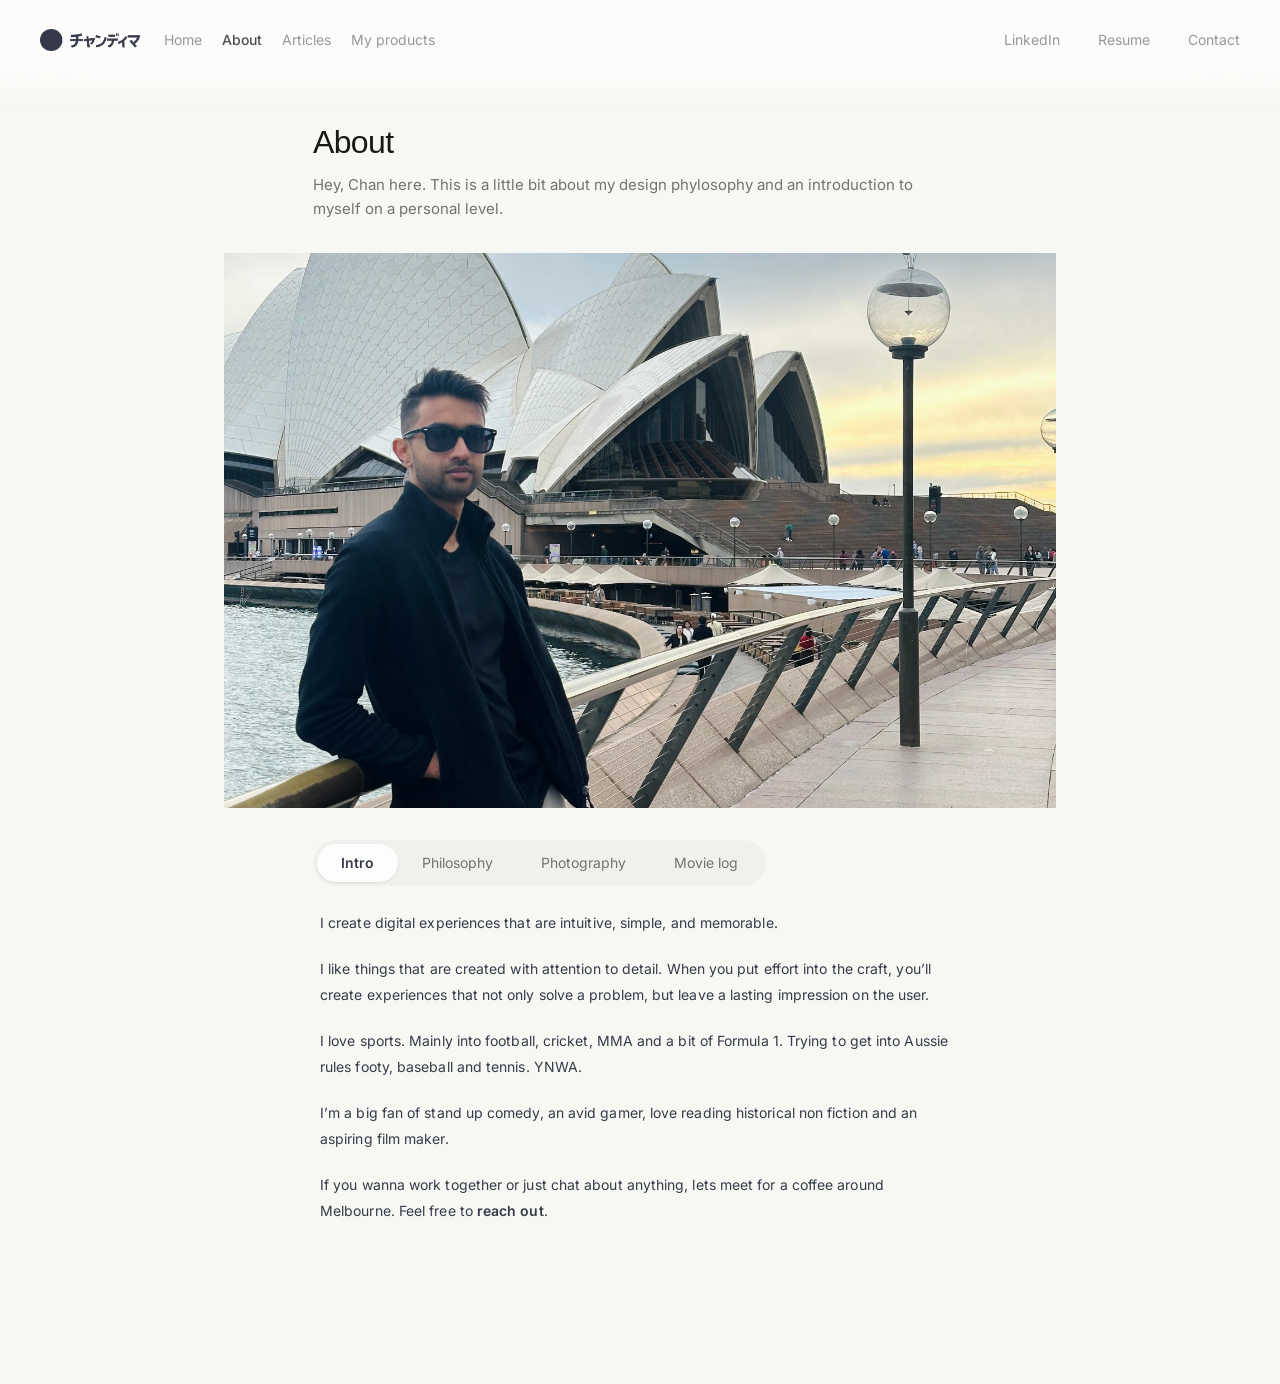
==== about.html @ 4f9ac375 "about updates" ====
<!doctype html>
<html lang="en">
  <head>
    <meta charset="UTF-8" />
    <meta
      name="viewport"
      content="width=device-width, initial-scale=1.0, viewport-fit=cover"
    />
    <meta name="theme-color" content="#ffffff" />
    <title>About — Chandima, Product Designer</title>

    <!-- Favicon -->
    <link rel="icon" type="image/x-icon" href="assets/favicon/favicon.ico" />
    <link rel="icon" type="image/png" sizes="96x96" href="assets/favicon/favicon-96x96.png" />
    <link rel="icon" type="image/svg+xml" href="assets/favicon/favicon.svg" />
    <link rel="apple-touch-icon" sizes="180x180" href="assets/favicon/apple-touch-icon.png" />
    <link rel="manifest" href="assets/favicon/site.webmanifest" />

    <link rel="preconnect" href="https://fonts.googleapis.com" />
    <link rel="preconnect" href="https://fonts.gstatic.com" crossorigin />
    <link
      href="https://fonts.googleapis.com/css2?family=Inter:opsz,wght@14..32,400..700&display=swap"
      rel="stylesheet"
    />
    <link
      href="https://fonts.googleapis.com/css2?family=JetBrains+Mono:wght@400;500;600;700&display=swap"
      rel="stylesheet"
    />
    <link rel="stylesheet" href="styles.css" />

    <!-- Open Graph -->
    <meta property="og:type" content="website" />
    <meta
      property="og:title"
      content="About — Chandima, Product Designer"
    />
    <meta
      property="og:description"
      content="I create digital experiences that are intuitive, simple, and memorable."
    />
    <meta property="og:image" content="assets/open-graph.jpg" />

    <!-- Twitter -->
    <meta property="twitter:card" content="summary_large_image" />
    <meta
      property="twitter:title"
      content="About — Chandima, Product Designer"
    />
    <meta
      property="twitter:description"
      content="I create digital experiences that are intuitive, simple, and memorable."
    />
    <meta property="twitter:image" content="assets/open-graph.jpg" />

    <!-- Microsoft Clarity -->
    <script type="text/javascript">
      (function (c, l, a, r, i, t, y) {
        c[a] =
          c[a] ||
          function () {
            (c[a].q = c[a].q || []).push(arguments);
          };
        t = l.createElement(r);
        t.async = 1;
        t.src = 'https://www.clarity.ms/tag/' + i;
        y = l.getElementsByTagName(r)[0];
        y.parentNode.insertBefore(t, y);
      })(window, document, 'clarity', 'script', 'v20jyh00d5');
    </script>
    <!-- Hotjar -->
    <script>
      (function (h, o, t, j, a, r) {
        h.hj =
          h.hj ||
          function () {
            (h.hj.q = h.hj.q || []).push(arguments);
          };
        h._hjSettings = { hjid: 5008387, hjsv: 6 };
        a = o.getElementsByTagName('head')[0];
        r = o.createElement('script');
        r.async = 1;
        r.src = t + h._hjSettings.hjid + j + h._hjSettings.hjsv;
        a.appendChild(r);
      })(window, document, 'https://static.hotjar.com/c/hotjar-', '.js?sv=');
    </script>
    <!-- Google tag -->
    <script
      async
      src="https://www.googletagmanager.com/gtag/js?id=G-MLHM3Q5T0Y"
    ></script>
    <script>
      window.dataLayer = window.dataLayer || [];
      function gtag() {
        dataLayer.push(arguments);
      }
      gtag('js', new Date());
      gtag('config', 'G-MLHM3Q5T0Y');
    </script>
  </head>
  <body>
    <div class="case-study-page page-root about-page-root">
      <!-- Navbar -->
      <nav class="navbar">
        <div class="navbar-background"></div>
        <div class="navbar-content">
          <div class="nav-left">
            <a href="index.html" class="logo-link">
              <img src="assets/logo.png" alt="Chan" class="logo-image" />
            </a>
            <div class="nav-links">
              <a href="index.html" class="nav-link">Home</a>
              <a href="about.html" class="nav-link active">About</a>
              <a href="articles.html" class="nav-link">Articles</a>
              <a href="products.html" class="nav-link">My products</a>
            </div>
          </div>
          <div class="nav-right">
            <div class="nav-links">
              <a
                href="https://www.linkedin.com/in/chanbandara"
                class="nav-link has-icon"
                target="_blank"
                rel="noopener noreferrer"
                >LinkedIn<img src="assets/arrow-up-right.svg" alt="" class="nav-link-icon" /></a
              >
              <a
                href="https://drive.google.com/file/d/1zkMgUpNFrgcPfYl2BF4a07LVxze5P_ru/view?usp=drive_link"
                class="nav-link has-icon"
                target="_blank"
                rel="noopener noreferrer"
                >Resume<img src="assets/arrow-up-right.svg" alt="" class="nav-link-icon" /></a
              >
              <a href="contact.html" class="nav-link">Contact</a>
            </div>
            <button class="mobile-menu-toggle" aria-label="Toggle menu">
              <img src="assets/menu.svg" alt="Menu" width="24" height="24" />
            </button>
          </div>
        </div>
        <!-- Mobile Menu Overlay -->
        <div class="mobile-menu-overlay">
          <div class="mobile-nav-links">
            <a href="index.html" class="mobile-nav-link">Home</a>
            <a href="about.html" class="mobile-nav-link active">About</a>
            <a href="articles.html" class="mobile-nav-link">Articles</a>
            <a href="products.html" class="mobile-nav-link">My products</a>
            <a
              href="https://www.linkedin.com/in/chanbandara"
              class="mobile-nav-link has-icon"
              target="_blank"
              rel="noopener noreferrer"
              >LinkedIn<img src="assets/arrow-up-right.svg" alt="" class="nav-link-icon" /></a
            >
            <a
              href="https://drive.google.com/file/d/1zkMgUpNFrgcPfYl2BF4a07LVxze5P_ru/view?usp=drive_link"
              class="mobile-nav-link has-icon"
              target="_blank"
              rel="noopener noreferrer"
              >Resume<img src="assets/arrow-up-right.svg" alt="" class="nav-link-icon" /></a
            >
            <a href="contact.html" class="mobile-nav-link">Contact</a>
          </div>
        </div>
      </nav>

      <!-- About Content -->
      <div class="case-study-page-content" id="about-modal">
        <div class="case-study-modal-container">
          <div class="about-modal-inner">
            <div class="about-modal-header">
              <h1 class="hero-title about-hero-title">About</h1>
              <p class="body-text about-hero-description">Hey, Chan here. This is a little bit about my design phylosophy and an introduction to myself on a personal level.</p>
            </div>

            <div class="about-cover-frame">
              <img
                src="assets/about/about-image-new.jpeg"
                class="about-cover-photo"
                alt="About Chandima"
                loading="lazy"
                decoding="async"
              />
            </div>

            <div class="about-modal-right">
              <nav class="about-modal-nav" aria-label="About sections">
                <span class="about-nav-slider" aria-hidden="true"></span>
                <button
                  type="button"
                  class="about-modal-nav-item is-active"
                  aria-current="page"
                >
                  Intro
                </button>
                <button type="button" class="about-modal-nav-item">
                  Philosophy
                </button>
                <button type="button" class="about-modal-nav-item">
                  Photography
                </button>
                <button type="button" class="about-modal-nav-item">
                  Movie log
                </button>
              </nav>
              <div class="about-modal-body-stack">
                <div
                  class="about-body about-modal-body is-visible is-active"
                  data-tab="intro"
                >
                  <p>
                    I create digital experiences that are intuitive, simple,
                    and memorable.
                  </p>
                  <p>
                    I like things that are created with attention to detail.
                    When you put effort into the craft, you’ll create
                    experiences that not only solve a problem, but leave a
                    lasting impression on the user.
                  </p>
                  <p>
                    I love sports. Mainly into football, cricket, MMA and a
                    bit of Formula 1. Trying to get into Aussie rules footy,
                    baseball and tennis. YNWA.
                  </p>
                  <p>
                    I’m a big fan of stand up comedy, an avid gamer, love
                    reading historical non fiction and an aspiring film maker.
                  </p>
                  <p>
                    If you wanna work together or just chat about anything,
                    lets meet for a coffee around Melbourne. Feel free to
                    <a class="about-modal-reachout" href="mailto:chanwork94@gmail.com">reach out</a>.
                  </p>
                </div>

                <div
                  class="about-body about-modal-body"
                  data-tab="philosophy"
                >
                  <h3 class="about-modal-section-heading">Form follows function</h3>
                  <p>
                    Design should always be meaningful. A good-looking
                    interface should never come at the expense of the problem
                    it's meant to solve.
                  </p>
                  <p>
                    Steve Jobs famously said, "Design is not just what it
                    looks like and feels like. Design is how it works."
                  </p>
                  <h3 class="about-modal-section-heading">Less is more</h3>
                  <p>
                    The beauty in usability lies in its simplicity. A product
                    becomes easier to understand, faster to interact with, and
                    delightful to use when you get rid of its complexity.
                  </p>
                  <p>
                    Giving users more power doesn't always mean adding new
                    things; it can also mean removing unnecessary noise.
                  </p>
                  <h3 class="about-modal-section-heading">Craft is in the detail</h3>
                  <p>
                    Small but thoughtful additions to a design add up to
                    making a beautifully crafted product. Carefully designed
                    microcopy, consistent behaviour, and animations all shape
                    a product that feels trustworthy.
                  </p>
                  <p>
                    Give attention to your craft, and users will respond to it
                    without even realising the details.
                  </p>
                  <h3 class="about-modal-section-heading">Never stop learning</h3>
                  <p>
                    Design is an ever evolving craft. The tools we use, needs
                    of the user, or the technology of our time is always
                    changing.
                  </p>
                  <p>
                    It's vital that we wake up every day filled with curiosity
                    and a drive to learn and grow.
                  </p>
                  <h3 class="about-modal-section-heading">Own your work</h3>
                  <p>
                    I believe every team member should be an equal owner of
                    the product. Be proud to have the burden of reponsibility.
                    You get to be a part of building something special.
                  </p>
                </div>

                <div
                  class="about-body about-modal-body"
                  data-tab="photography"
                >
                  <div class="about-modal-photo-grid">
                    <img src="assets/about/photography/IMG_0949.jpeg" alt="Personal photo 0949" loading="lazy" />
                    <img src="assets/about/photography/IMG_3244.jpeg" alt="Personal photo 3244" loading="lazy" />
                    <img src="assets/about/photography/IMG_3489.jpeg" alt="Personal photo 3489" loading="lazy" />
                    <img src="assets/about/photography/IMG_3753.jpeg" alt="Personal photo 3753" loading="lazy" />
                    <img src="assets/about/photography/IMG_4095.jpeg" alt="Personal photo 4095" loading="lazy" />
                    <img src="assets/about/photography/IMG_6808.jpeg" alt="Personal photo 6808" loading="lazy" />
                    <img src="assets/about/photography/IMG_9056.jpeg" alt="Personal photo 9056" loading="lazy" />
                    <img src="assets/about/photography/IMG_9580.jpeg" alt="Personal photo 9580" loading="lazy" />
                    <img src="assets/about/photography/IMG_9625.jpeg" alt="Personal photo 9625" loading="lazy" />
                    <img src="assets/about/photography/IMG_9713.jpeg" alt="Personal photo 9713" loading="lazy" />
                  </div>
                </div>

                <div class="about-body about-modal-body" data-tab="movie-log">
                  <p>I'm working on this, stay tuned.</p>
                </div>
              </div>
            </div>
          </div>
        </div>
      </div>
    </div>

    <!-- Image Popup Modal -->
    <div id="image-popup-modal" class="image-popup-modal" style="display: none">
      <div class="image-popup-overlay"></div>
      <button class="image-popup-close" aria-label="Close image popup">
        <img src="assets/close-button.svg" alt="Close" />
      </button>
      <img id="popup-image" src="" alt="" class="popup-image" />
    </div>

    <script src="page-transition.js" defer></script>
    <script>
      document.addEventListener('DOMContentLoaded', function () {
        // Sequential entry animation
        var elementsToAnimate = [
          { selector: '.navbar', delay: 300 },
          { selector: '.about-modal-header', delay: 500 },
          { selector: '.about-cover-frame', delay: 600 },
          { selector: '.about-modal-nav', delay: 700 },
          { selector: '.about-modal-body-stack', delay: 800 }
        ];

        elementsToAnimate.forEach(function (item) {
          var element = document.querySelector(item.selector);
          if (element) {
            element.classList.add('fade-blur-up');
            setTimeout(function () {
              element.classList.add('animate');
            }, item.delay);
          }
        });

      });
    </script>
    <script src="script-clean.js" defer></script>
  </body>
</html>
---- styles.css ----
/* PP Neue Montreal Font Faces */
@font-face {
  font-family: 'PP Neue Montreal';
  src: url('fonts/PPNeueMontreal-Book.otf') format('opentype');
  font-weight: 400;
  font-style: normal;
  font-display: swap;
}

@font-face {
  font-family: 'PP Neue Montreal';
  src: url('fonts/PPNeueMontreal-Medium.otf') format('opentype');
  font-weight: 500;
  font-style: normal;
  font-display: swap;
}

@font-face {
  font-family: 'PP Neue Montreal';
  src: url('fonts/PPNeueMontreal-Bold.otf') format('opentype');
  font-weight: 700;
  font-style: normal;
  font-display: swap;
}

@font-face {
  font-family: 'PP Neue Montreal';
  src: url('fonts/PPNeueMontreal-Italic.otf') format('opentype');
  font-weight: 400;
  font-style: italic;
  font-display: swap;
}

@font-face {
  font-family: 'PP Neue Montreal';
  src: url('fonts/PPNeueMontreal-Thin.otf') format('opentype');
  font-weight: 100;
  font-style: normal;
  font-display: swap;
}

/* Reset and base styles */
* {
  margin: 0;
  padding: 0;
  box-sizing: border-box;
}

html {
  width: 100%;
  overflow-x: clip;
  min-height: 100%;
  scroll-behavior: smooth;
  /* Clean white background */
  background: var(--bg-white);
  transition: background-color 0.3s ease;
}

/* iOS Safari edge-to-edge: fill the safe area behind the notch */
@supports (padding-top: env(safe-area-inset-top)) {
  html::before {
    content: '';
    position: fixed;
    top: 0;
    left: 0;
    right: 0;
    height: env(safe-area-inset-top, 0px);
    background: var(--bg-white);
    transition: background-color 0.3s ease;
    z-index: 999; /* Ensure it sits above standard content but below navbar */
    pointer-events: none;
  }
}

body {
  font-family:
    'Inter',
    -apple-system,
    BlinkMacSystemFont,
    'Segoe UI',
    Roboto,
    'Helvetica Neue',
    Arial,
    sans-serif;
  background-color: transparent;
  color: var(--text-primary);
  line-height: 1.5;
  -webkit-font-smoothing: antialiased;
  -moz-osx-font-smoothing: grayscale;
  margin: 0;
  padding: 0;
  width: 100%;
  overflow-x: clip;
  min-height: 100vh;
  position: relative;
  transition: background-color 0.3s ease, color 0.3s ease;
}

/* Cross-page fade (used for home <-> about navigation) */
.page-root {
  opacity: 0;
  transition: opacity 180ms ease;
}

.page-root.page-ready {
  opacity: 1;
}

.page-root.page-leave {
  opacity: 0;
}



/* Animation classes for smooth loading */
.fade-blur-up {
  opacity: 0;
  transform: translateY(20px);
  filter: blur(8px);
  transition:
    opacity 0.8s cubic-bezier(0.34, 1.56, 0.64, 1),
    transform 0.9s cubic-bezier(0.34, 1.56, 0.64, 1),
    filter 0.8s cubic-bezier(0.34, 1.56, 0.64, 1);
}

.fade-blur-up.animate {
  opacity: 1;
  transform: translateY(0);
  filter: blur(0px);
}

@keyframes aboutModalBodyFadeIn {
  0% {
    opacity: 0;
    transform: translateY(24px);
    filter: blur(14px);
  }
  100% {
    opacity: 1;
    transform: translateY(0px);
    filter: blur(0px);
  }
}

@keyframes aboutModalBodyFadeOut {
  0% {
    opacity: 1;
    transform: translateY(0px);
    filter: blur(0px);
  }
  100% {
    opacity: 0;
    transform: translateY(24px);
    filter: blur(14px);
  }
}

/* Initial state - all sections hidden by default */
.navbar,
.about-panel,
.hero,
.case-studies,
.my-products-section,
.work-experience-section,
.writing-section,
.articles-section,
.testimonials-section,
.final-illustration-section,
.footer-section {
  opacity: 0;
  transform: translateY(20px);
  filter: blur(8px);
}

/* Case study page: hidden until JS adds fade-blur-up + animate */
.case-study-page .case-study-header,
.case-study-page .case-study-app-card,
.case-study-page .case-study-text-container > .case-study-featured-image,
.case-study-page .case-study-achievements,
.case-study-page .case-study-sections,
.case-study-page .case-study-description {
  opacity: 0;
  transform: translateY(20px);
  filter: blur(8px);
}

.case-study-page .fade-blur-up.animate {
  opacity: 1;
  transform: none;
  filter: none;
}

/* Container for staggered animations */
.stagger-container {
  opacity: 0;
  filter: blur(8px);
  transform: translateY(12px);
  transition:
    opacity 0.7s cubic-bezier(0.34, 1.56, 0.64, 1),
    filter 0.7s cubic-bezier(0.34, 1.56, 0.64, 1),
    transform 1.4s cubic-bezier(0.34, 1.56, 0.64, 1);
}

.stagger-container.animate {
  opacity: 1;
  filter: blur(0px);
  transform: translateY(0);
}

/* Spring animation delays for staggered loading */
.stagger-delay-1 {
  animation-delay: 0.06s;
}
.stagger-delay-2 {
  animation-delay: 0.12s;
}
.stagger-delay-3 {
  animation-delay: 0.18s;
}
.stagger-delay-4 {
  animation-delay: 0.24s;
}
.stagger-delay-5 {
  animation-delay: 0.3s;
}
.stagger-delay-6 {
  animation-delay: 0.36s;
}
.stagger-delay-7 {
  animation-delay: 0.42s;
}
.stagger-delay-8 {
  animation-delay: 0.48s;
}

/* Enhanced transitions for interactive elements */
.smooth-transition {
  transition: all 0.3s cubic-bezier(0.4, 0, 0.2, 1);
}

.section-heading {
  font-family:
    'Inter',
    -apple-system,
    BlinkMacSystemFont,
    'Segoe UI',
    Roboto,
    'Helvetica Neue',
    Arial,
    sans-serif;
  font-size: 18px;
  font-weight: 400;
  line-height: 1;
  color: var(--text-primary);
  margin: 0;
  margin-top: 12px;
}

/* Design System Variables */
:root {
  /* --- Primitives --- */
  --white:     #ffffff;
  
  /* --- Gray (warm neutral) ---
     Anchored at surface default #f7f7f4 (gray-100).
     OKLCH generation: perceptual lightness ladder, hue locked at ~106°
     (warm paper from anchor), chroma held low and tapered on dark stops.
     gray-50/100/200 = surfaces; gray-400+ = text & borders. */
  --gray-50:   #fdfdfa; /* raised / inset highlight — lightest surface */
  --gray-100:  #f7f7f4; /* surface default — page & panel background */
  --gray-150:  #f0f0ed; /* sunken card background (Option 1) */
  --gray-200:  #e6e6e3; /* borders, dividers, sunken wells */
  --gray-300:  #d4d4d2; /* strong borders, disabled fills */
  --gray-400:  #8f8f8b; /* placeholder, disabled text (≥3:1 on gray-100) */
  --gray-500:  #72726e; /* secondary text (≥4.5:1 on gray-100) */
  --gray-600:  #545452; /* tertiary emphasis */
  --gray-700:  #41413f; /* dark borders, muted chrome */
  --gray-800:  #282827; /* raised dark surfaces */
  --gray-900:  #181817; /* primary text on light surfaces */

  /* --- New Semantic Variables --- */
  --color-background:         var(--gray-100);  /* page background */
  --color-surface:            var(--white);     /* cards, modals — lifts off warm bg */
  --color-surface-raised:     var(--gray-50);   /* subtle elevation (dropdowns, wells) */
  --color-surface-overlay:    var(--white);     /* popovers, toasts */
  --color-surface-sunken:     var(--gray-200);  /* inset panels, code blocks */
  --color-surface-sunken-soft: var(--gray-150); /* soft sunken surfaces (app cards) */

  --color-foreground:         var(--gray-900);  /* primary body text */
  --color-foreground-muted:   var(--gray-500);  /* secondary text, labels */
  --color-foreground-subtle:  var(--gray-400);  /* placeholder, disabled */

  /* Legacy Semantic Mappings (for backwards-compatibility) */
  --text-primary: var(--color-foreground);
  --text-muted: var(--color-foreground-muted);
  --text-subdued: var(--color-foreground-muted);
  --text-normal: var(--color-foreground-muted);
  --bg-normal: var(--color-surface-sunken-soft);
  --bg-pressed: var(--color-surface-sunken);
  --bg-white: var(--color-background);
  --app-card-surface: var(--white);
  --app-card-border: var(--color-surface-sunken);
  --gradient-from: #949494;
  --gradient-to: #b3b3b399;
  --navbar-bg: rgba(254, 254, 254, 0.65);
  --navbar-bg-scrolled: rgba(254, 254, 254, 0.75);
  --hero-bg: var(--color-surface-sunken-soft);
  --hero-border: var(--color-surface-sunken);
  --modal-overlay: rgba(0, 0, 0, 0.8);
  --card-border: var(--color-surface-sunken);
  --border-regular: var(--color-surface-sunken);
  --card-role-text: rgba(0, 0, 0, 0.6);
  --article-title: var(--text-muted);
  --article-button-bg: var(--white);
  --article-button-border: rgba(18, 55, 105, 0.08);
  --article-button-shadow: rgba(164, 172, 185, 0.24);
  --article-button-hover: var(--color-surface-raised);
  --article-divider: var(--color-surface-sunken);
  --testimonial-bg: var(--white);
  --testimonial-name: #000000;
  --testimonial-border: var(--color-surface-sunken);
  --nav-link: rgba(0, 0, 0, 0.4);
  --nav-link-active: rgba(0, 0, 0, 0.7);
  --nav-link-hover: rgba(0, 0, 0, 0.8);
  --nav-location: rgba(0, 0, 0, 0.3);
  --card-bg: var(--white);
  --card-shadow: 0 0 0 0.5px rgba(0, 0, 0, 0.06), 0 1px 3px rgba(0, 0, 0, 0.04), 0 4px 12px rgba(0, 0, 0, 0.03);
}

.text-muted {
  color: var(--text-muted);
}

/* Layout */
.home {
  position: relative;
  min-height: 100vh;
  width: 100%;
  overflow-x: clip;
  padding-top: 0; /* navbar is not fixed */
}

/* About page layout */
.about {
  position: relative;
  width: 100%;
  overflow: visible; /* allow standard page scroll */
  min-height: 100vh;
}

.about-html,
.about-page {
  height: auto;
  overflow: visible;
}

/* About: ensure the content panel is always above sky + glare layers */
.about-page .intro-stack {
  z-index: 1; /* create a clear stacking context above background layers */
}

.about-page .about-panel {
  z-index: 2; /* keep the panel above any intro-stack overlays */
}



/* Match the homepage background layer */
.about::before {
  content: '';
  position: absolute;
  top: 0;
  left: 50%;
  transform: translateX(-50%);
  width: 100%;
  height: 100svh;
  pointer-events: none;
  z-index: -3;
  background: var(--bg-white);
}

@supports (height: 100dvh) {
  .about::before {
    height: 100dvh;
  }
}

/* White content container that matches hero width + top radius and starts in same vertical spot */
.about-panel {
  margin: 0 auto;
  width: 720px;
  max-width: 90%;
  /* About: white reading surface, with subtle "glassy" border/highlight */
  background: linear-gradient(
    180deg,
    rgba(255, 255, 255, 0.92) 0%,
    rgba(255, 255, 255, 0.86) 100%
  );
  border-radius: 32px;
  border: 1px solid rgba(255, 255, 255, 0.62);
  backdrop-filter: saturate(120%) blur(18px);
  -webkit-backdrop-filter: saturate(120%) blur(18px);
  box-shadow:
    0 14px 40px rgba(0, 0, 0, 0.12),
    inset 0 1px 0 rgba(255, 255, 255, 0.82);
  overflow: hidden;
  display: flex;
  flex-direction: column;
  position: relative; /* needed for lens flare overlay */
  /* Force Safari to respect border-radius clipping for animated children */
  -webkit-mask-image: -webkit-radial-gradient(white, black);
  mask-image: radial-gradient(white, black);
  isolation: isolate;
  /* Fill the rest of the viewport under the navbar */
  height: calc(100vh - var(--navbar-height, 0px));
}

@supports (height: 100dvh) {
  .about-panel {
    height: calc(100dvh - var(--navbar-height, 0px));
  }
}

/* About panel lens flare overlay - same as hero glass reflection */
.about-panel::before {
  content: '';
  position: absolute;
  inset: 0;
  pointer-events: none;
  /* Keep the "glass" feel, but make it subtle (better for long-form reading) */
  background-image:
    radial-gradient(
      circle at 85% 10%,
      rgba(255, 255, 255, 0.75) 0%,
      rgba(255, 255, 255, 0.22) 22%,
      rgba(255, 255, 255, 0) 55%
    ),
    linear-gradient(
      180deg,
      rgba(255, 255, 255, 0.55) 0%,
      rgba(255, 255, 255, 0) 40%
    );
  opacity: 0.55;
  filter: blur(0.5px);
  animation: none;
  z-index: 0;
}

.about-panel-scroll {
  flex: 1;
  min-height: 0;
  overflow-y: auto;
  -webkit-overflow-scrolling: touch;
  overscroll-behavior: contain;
  padding-bottom: env(safe-area-inset-bottom, 0px);
}

.about-panel-inner {
  padding: 35px 32px 48px 32px; /* align with hero padding, plus a bit more bottom */
  position: relative;
  z-index: 1; /* ensure text sits above the flare */
}

.about-title {
  font-family:
    'Inter',
    -apple-system,
    BlinkMacSystemFont,
    'Segoe UI',
    Roboto,
    'Helvetica Neue',
    Arial,
    sans-serif;
  font-size: 24px;
  font-weight: 500;
  line-height: 32px;
  color: var(--text-muted);
  margin: 0;
  letter-spacing: -0.01em;
}

.about-body {
  font-family:
    'Inter',
    -apple-system,
    BlinkMacSystemFont,
    'Segoe UI',
    Roboto,
    'Helvetica Neue',
    Arial,
    sans-serif;
  font-size: 16px;
  font-weight: 400;
  line-height: 26px;
  color: var(--text-normal);
  margin: 0;
}

/* About Modal (Figma 2026) */
#about-modal .about-modal-inner {
  display: flex;
  flex-direction: column;
  align-items: stretch;
  justify-content: flex-start;
  gap: 32px;
  width: 100%;
}

#about-modal .about-modal-header {
  text-align: left;
  display: flex;
  flex-direction: column;
  align-items: flex-start;
  gap: 12px;
  width: 100%;
  max-width: 654px;
  margin-left: auto;
  margin-right: auto;
}

#about-modal .about-hero-title {
  font-family:
    'Inter Display',
    -apple-system,
    BlinkMacSystemFont,
    'Segoe UI',
    Roboto,
    'Helvetica Neue',
    Arial,
    sans-serif;
  font-size: 32px;
  line-height: 38px;
  font-weight: 500;
  letter-spacing: -0.02em;
  color: var(--text-primary);
  margin: 0;
}

#about-modal .about-hero-description {
  font-size: 15px;
  line-height: 24px;
  color: var(--text-normal);
  font-weight: 400;
  margin: 0;
  max-width: 600px;
}

#about-modal .about-cover-frame {
  width: 100%;
  max-width: 832px;
  margin: 0 auto;
  border-radius: 0;
  overflow: visible;
  box-shadow: none;
  border: none;
}

#about-modal .about-cover-photo {
  width: 100%;
  height: auto;
  aspect-ratio: 3 / 2;
  object-fit: cover;
  display: block;
}

#about-modal .about-modal-right {
  width: 100%;
  max-width: 654px;
  display: flex;
  flex-direction: column;
  align-items: flex-start;
  gap: 24px;
  margin-left: auto;
  margin-right: auto;
}

#about-modal .about-body {
  width: 100%;
  max-width: 640px;
  margin-left: auto;
  margin-right: auto;
  box-sizing: border-box;
}

#about-modal .about-modal-nav {
  display: inline-flex;
  align-items: center;
  justify-content: center;
  padding: 4px;
  border-radius: 1000px;
  background: var(--bg-normal);
  flex-wrap: wrap;
  position: relative;
  isolation: isolate;
}

/* Sliding indicator behind the active tab */
#about-modal .about-nav-slider {
  position: absolute;
  top: 4px;
  left: 4px;
  height: 38px;
  border-radius: 1000px;
  background: #ffffff;
  opacity: 0.9;
  box-shadow:
    0px 1px 3px rgba(0, 0, 0, 0.08),
    0px 1px 2px rgba(0, 0, 0, 0.04);
  transition:
    transform 0.35s cubic-bezier(0.4, 0, 0.2, 1),
    width 0.35s cubic-bezier(0.4, 0, 0.2, 1);
  pointer-events: none;
  z-index: -1;
  will-change: transform, width;
}

#about-modal .about-modal-nav-item {
  height: 38px;
  padding: 0 24px;
  border-radius: 1000px;
  border: none;
  background: transparent;
  cursor: pointer;
  font-family:
    'Inter',
    -apple-system,
    BlinkMacSystemFont,
    'Segoe UI',
    Roboto,
    'Helvetica Neue',
    Arial,
    sans-serif;
  font-size: 14px;
  font-weight: 400;
  line-height: 38px;
  color: var(--text-normal);
  text-align: center;
  padding-bottom: 1px; /* visually matches Figma's "pb-px" */
  position: relative;
  z-index: 1;
  transition:
    color 0.2s ease,
    font-weight 0.2s ease;
  -webkit-tap-highlight-color: transparent;
}

#about-modal .about-modal-nav-item:hover:not(.is-active) {
  color: var(--text-muted);
}

#about-modal .about-modal-nav-item:active:not(.is-active) {
  opacity: 0.7;
}

#about-modal .about-modal-nav-item.is-active {
  color: var(--text-muted);
  font-weight: 600;
}

#about-modal .about-modal-body-stack {
  position: relative;
  width: 100%;
  min-height: 0;
  transition: height 0.35s cubic-bezier(0.34, 1.56, 0.64, 1);
  overflow: hidden;
}

#about-modal .about-modal-body {
  position: absolute;
  top: 0;
  left: 0;
  right: 0;
  display: flex;
  flex-direction: column;
  gap: 0;
  padding-bottom: 40px;
  font-size: 14px;
  font-weight: 400;
  line-height: 26px;
  color: var(--text-muted);
  letter-spacing: 0.08px;
  opacity: 0;
  transform: translateY(24px);
  filter: blur(14px);
  transition: none;
  will-change: opacity, transform, filter;
  pointer-events: none;
  visibility: hidden;
  z-index: 0;
}

/* Intro tab keeps 20px gap between paragraphs */
#about-modal .about-modal-body[data-tab='intro'] {
  gap: 20px;
}

#about-modal .about-modal-body.is-visible {
  visibility: visible;
}

#about-modal .about-modal-body.is-active {
  opacity: 1;
  transform: translateY(0);
  pointer-events: auto;
  filter: blur(0px);
  z-index: 1;
}

#about-modal .about-modal-body.is-entering {
  animation: aboutModalBodyFadeIn 0.7s cubic-bezier(0.34, 1.56, 0.64, 1)
    forwards;
  z-index: 2;
}

#about-modal .about-modal-body.is-leaving {
  animation: aboutModalBodyFadeOut 0.55s cubic-bezier(0.34, 1.56, 0.64, 1)
    forwards;
  z-index: 1;
  pointer-events: none;
  opacity: 1;
  transform: translateY(0);
  filter: blur(0px);
}

#about-modal .about-modal-body p {
  margin: 0;
  width: min(654px, 100%);
}

/* Non-intro tabs: 12px spacing within sections, 20px between sections */
#about-modal
  .about-modal-body:not([data-tab='intro'])
  .about-modal-section-heading {
  margin-bottom: 12px;
}

#about-modal
  .about-modal-body:not([data-tab='intro'])
  .about-modal-section-heading:not(:first-child) {
  margin-top: 20px;
}

#about-modal .about-modal-body:not([data-tab='intro']) p {
  margin-bottom: 12px;
}

#about-modal .about-modal-body:not([data-tab='intro']) > *:last-child {
  margin-bottom: 0;
}

/* Photography grid */
#about-modal .about-modal-photo-grid {
  display: grid;
  grid-template-columns: repeat(2, minmax(0, 1fr));
  gap: 16px;
  width: 100%;
  margin-top: 4px;
}

#about-modal .about-modal-photo-grid img {
  width: 100%;
  display: block;
  border-radius: 0;
  object-fit: cover;
  aspect-ratio: 3 / 4;
}

@media (max-width: 768px) {
  #about-modal .about-modal-photo-grid {
    gap: 14px;
  }
}

#about-modal .about-modal-reachout {
  font-weight: 600;
  color: var(--text-muted);
  text-decoration: none;
}

#about-modal .about-modal-reachout:hover {
  text-decoration: underline;
}

#about-modal .about-modal-section-heading {
  font-family:
    'Inter',
    -apple-system,
    BlinkMacSystemFont,
    'Segoe UI',
    Roboto,
    'Helvetica Neue',
    Arial,
    sans-serif;
  font-size: 14px;
  font-weight: 600;
  line-height: 26px;
  color: var(--text-muted);
  letter-spacing: 0.08px;
  margin: 0;
  margin-top: 0;
}

/* Stack wrapper for hero + video intro + case studies */
.intro-stack {
  position: relative;
  z-index: 0;
}

/* Removed old cloud image layer and related styles (replaced by white background) */

/* Navbar */
.navbar {
  position: sticky;
  top: 0;
  width: 100%;
  z-index: 1000;
  background-color: transparent;
  backdrop-filter: none;
  -webkit-backdrop-filter: none;
  transition: color 0.3s ease;
  /* iOS Safari: push content below the notch/Dynamic Island */
  padding-top: env(safe-area-inset-top, 0px);
}

.navbar-background {
  position: absolute;
  inset: 0 0 -32px 0;
  background-color: var(--navbar-bg);
  backdrop-filter: saturate(180%) blur(40px);
  -webkit-backdrop-filter: saturate(180%) blur(40px);
  z-index: -1;
  mask-image: linear-gradient(to bottom, black 65%, transparent 100%);
  -webkit-mask-image: linear-gradient(to bottom, black 65%, transparent 100%);
  pointer-events: none;
}

.navbar-content {
  display: flex;
  align-items: center;
  justify-content: space-between;
  padding: 28px 40px;
  max-width: none;
  margin: 0;
  width: 100%;
  box-sizing: border-box;
}

.nav-left {
  display: flex;
  align-items: center;
  gap: 24px;
}

.logo-section {
  display: flex;
  align-items: center;
  gap: 8px;
}

.logo-link {
  display: flex;
  align-items: center;
  text-decoration: none;
  transition: opacity 0.2s ease;
}

.logo-link:hover {
  opacity: 0.8;
}

.logo-link:active {
  opacity: 0.6;
}

.logo-circle {
  width: 24px;
  height: 24px;
  background-color: #bc002d;
  border-radius: 50%;
  flex-shrink: 0;
}

.logo-image {
  height: 24px;
  width: auto;
  max-width: 100px;
  object-fit: contain;
  filter: none; /* Show original dark logo */
}

.nav-links {
  display: flex;
  align-items: center;
  gap: 20px;
}

.nav-link {
  font-size: 14px;
  line-height: 20px;
  text-decoration: none;
  color: var(--nav-link) !important;
  font-weight: 400;
  transition: color 0.2s ease;
  white-space: nowrap;
}

.nav-link.active {
  color: var(--nav-link-active) !important;
  font-weight: 500;
}

.nav-link:hover {
  color: var(--nav-link-hover) !important;
}

.nav-link.has-icon, .mobile-nav-link.has-icon {
  display: inline-flex;
  align-items: center;
  gap: 4px;
}

.nav-link-icon {
  width: 14px;
  height: 14px;
  flex-shrink: 0;
  display: block;
}

.mobile-nav-link .nav-link-icon {
  width: 16px;
  height: 16px;
  filter: none;
}

/* Nav Right Container */
.nav-right {
  display: flex;
  align-items: center;
  gap: 16px;
}

/* Location text on the right side of navbar */
.nav-location {
  font-family: 'Inter', -apple-system, BlinkMacSystemFont, sans-serif;
  font-size: 14px;
  line-height: 20px;
  color: var(--nav-location);
  font-weight: 400;
  white-space: nowrap;
}

/* Mobile Menu */
.mobile-menu-toggle {
  display: none;
  background: none;
  border: none;
  padding: 8px;
  border-radius: 6px;
  cursor: pointer;
  transition: background-color 0.2s ease;
}

.mobile-menu-toggle:hover {
  background-color: rgba(0, 0, 0, 0.05);
}

.mobile-menu-toggle.active {
  background-color: rgba(0, 0, 0, 0.1);
}

.mobile-menu-toggle img {
  display: block;
}

.mobile-menu-overlay {
  position: absolute;
  top: 100%;
  left: 50%;
  transform: translateX(-50%) translateY(-8px);
  width: 354px;
  background: var(--bg-white);
  border: 1px solid rgba(0, 0, 0, 0.08);
  backdrop-filter: saturate(130%) blur(22px);
  -webkit-backdrop-filter: saturate(130%) blur(22px);
  border-radius: 12px;
  box-shadow: 0 8px 28px rgba(0, 0, 0, 0.12);
  margin-top: 8px;
  opacity: 0;
  pointer-events: none;
  transition:
    opacity 0.2s ease,
    transform 0.2s ease;
}

/* Removed scrolled navbar background behavior */

.mobile-menu-overlay.active {
  opacity: 1;
  pointer-events: auto;
  transform: translateX(-50%) translateY(0);
}

.mobile-nav-links {
  display: flex;
  flex-direction: column;
  padding: 4px;
  gap: 0;
}

.mobile-nav-link {
  font-size: 16px;
  line-height: 24px;
  text-decoration: none;
  color: var(--text-muted); /* Dark text color */
  font-weight: 400;
  padding: 8px 12px;
  border-radius: 6px;
  transition: all 0.2s ease;
  width: 100%;
  box-sizing: border-box;
}

.mobile-nav-link.active {
  color: var(--text-primary);
  font-weight: 500;
  border-radius: 6px;
}

.mobile-nav-link:hover {
  color: var(--text-primary);
  background-color: rgba(0, 0, 0, 0.04);
}

/* Hero Section */
.hero {
  margin: 8px auto 16px;
  width: 576px;
  max-width: 90%;
  background: transparent;
  border-radius: 0;
  border: none;
  box-shadow: none;
  position: relative;
  overflow: hidden;
}

.hero-content {
  padding: 35px 0;
  display: flex;
  flex-direction: column;
  gap: 12px;
}

.hero-title {
  font-size: 32px;
  line-height: 38px;
  font-weight: 500;
  letter-spacing: -0.02em;
  color: var(--text-primary);
  margin: 0;
  font-family:
    'Inter Display',
    -apple-system,
    BlinkMacSystemFont,
    'Segoe UI',
    Roboto,
    'Helvetica Neue',
    Arial,
    sans-serif;
}

/* Force precise two-line layout for hero title on desktop */
.hero-line {
  white-space: nowrap;
}

.highlighted-text {
  color: var(--text-primary);
}

.hero-body {
  display: flex;
  flex-direction: column;
  gap: 10px;
}

.hero-ai-link {
  font-weight: 600;
  color: inherit;
  text-decoration: none;
  cursor: pointer;
}

.hero-ai-link:hover {
  text-decoration: underline;
}

.body-text {
  font-size: 15px;
  line-height: 24px;
  color: var(--text-normal);
  font-weight: 400;
}

.highlight-text {
  color: var(--text-primary);
  font-weight: 500;
  text-decoration: none;
  cursor: pointer;
}

/* Hero lens flare overlay - disabled (white background) */

.hero-content {
  position: relative;
  z-index: 1;
}

/* Global lens flare - disabled (white background) */
/* intro-stack::before and ::after removed */

/* Lens flare keyframes removed (white background) */



@keyframes fadeIn {
  from {
    opacity: 0;
  }
  to {
    opacity: 1;
  }
}

@keyframes fadeOut {
  from {
    opacity: 1;
  }
  to {
    opacity: 0;
  }
}

@keyframes slideUp {
  from {
    opacity: 0;
    transform: translateY(20px) scale(0.95);
  }
  to {
    opacity: 1;
    transform: translateY(0) scale(1);
  }
}



.case-study-modal-container {
  --text-muted: #353c47;
  padding: 32px 24px 24px 24px;
  display: flex;
  flex-direction: column;
  gap: 20px;
  overflow-y: auto;
  overscroll-behavior: contain;
  flex: 1;
  min-height: 0;
}

#about-modal .case-study-modal-container {
  overflow: visible !important;
  overscroll-behavior: auto !important;
  flex: none !important;
}



.case-study-content {
  display: flex;
  flex-direction: column;
  gap: 20px;
}

.case-study-text-container {
  display: flex;
  flex-direction: column;
  gap: 20px;
}

.case-study-header {
  display: flex;
  flex-direction: column;
  gap: 8px;
  width: 100%;
  max-width: 576px;
}

.case-study-title {
  font-family:
    'Inter Display',
    -apple-system,
    BlinkMacSystemFont,
    'Segoe UI',
    Roboto,
    'Helvetica Neue',
    Arial,
    sans-serif;
  font-size: 32px;
  font-weight: 500;
  line-height: 40px;
  letter-spacing: -0.28px;
  font-variation-settings: 'opsz' 32;
  color: var(--text-muted);
  margin: 0;
}

.case-study-subheading {
  font-family:
    'Inter',
    -apple-system,
    BlinkMacSystemFont,
    'Segoe UI',
    Roboto,
    'Helvetica Neue',
    Arial,
    sans-serif;
  font-size: 15px;
  font-weight: 400;
  line-height: 24px;
  color: var(--text-normal);
  margin: 0;
}

.case-study-app-card {
  width: 100%;
  background-color: var(--app-card-surface);
  border: 1px solid var(--app-card-border);
  border-radius: 14px;
  overflow: hidden;
}

.case-study-app-card .product-card {
  border-bottom: none;
  padding: 14px;
}

@media (max-width: 420px) {
  .case-study-app-card .product-card {
    align-items: center;
    flex-direction: row;
  }

  .case-study-app-card .product-button-text {
    font-size: 0;
    line-height: 0;
  }

  .case-study-app-card .product-button-text::after {
    content: 'View';
    font-size: 14px;
    line-height: 20px;
  }
}

.case-study-featured-image {
  width: 100%;
  margin: 0;
}

.case-study-section .case-study-featured-image {
  margin-top: 12px;
  margin-bottom: 8px;
}

.case-study-featured-image img {
  width: 100%;
  height: auto;
  display: block;
  border-radius: 0;
}

/* Achievement Cards */
.case-study-achievements {
  display: flex;
  flex-direction: row;
  gap: 10px;
  width: 100%;
}

.achievement-card {
  flex: 1;
  display: flex;
  flex-direction: column;
  justify-content: flex-start;
  align-items: flex-start;
  gap: 0px;
  padding: 20px 20px 20px;
  text-align: left;
  background: #f6f6f7;
  border: 1px solid rgba(0, 0, 0, 0.06);
  border-radius: 12px;
  box-shadow:
    inset 0 1px 0 0 rgba(255, 255, 255, 0.8),
    0 1px 3px 0 rgba(0, 0, 0, 0.04),
    0 1px 2px 0 rgba(0, 0, 0, 0.02);
}

.achievement-number {
  display: block;
  font-family:
    'Inter',
    -apple-system,
    BlinkMacSystemFont,
    'Segoe UI',
    Roboto,
    'Helvetica Neue',
    Arial,
    sans-serif;
  font-size: 28px;
  font-weight: 600;
  line-height: 34px;
  color: var(--text-muted);
  letter-spacing: -0.02em;
}

.achievement-label {
  display: block;
  font-family:
    'Inter',
    -apple-system,
    BlinkMacSystemFont,
    'Segoe UI',
    Roboto,
    'Helvetica Neue',
    Arial,
    sans-serif;
  font-size: 13px;
  font-weight: 400;
  line-height: 18px;
  color: var(--text-subdued);
}

.case-study-sections {
  display: flex;
  flex-direction: column;
  gap: 32px;
}

/* Extra breathing room between linked solution sections (text + images blocks) */
#case-study-solution-section,
#case-study-calendar-section,
#case-study-profile-section,
#case-study-settings-section {
  margin-bottom: 32px;
}

.case-study-subsection-heading {
  display: block;
  font-family:
    'Inter',
    -apple-system,
    BlinkMacSystemFont,
    'Segoe UI',
    Roboto,
    'Helvetica Neue',
    Arial,
    sans-serif;
  font-size: 16px;
  font-weight: 500;
  line-height: 22px;
  color: var(--text-subdued);
  margin: 0 0 4px 0;
}

.case-study-section {
  display: flex;
  flex-direction: column;
  gap: 4px;
}

.case-study-body-heading {
  font-family:
    'Inter',
    -apple-system,
    BlinkMacSystemFont,
    'Segoe UI',
    Roboto,
    'Helvetica Neue',
    Arial,
    sans-serif;
  font-size: 18px;
  font-weight: 500;
  line-height: 26px;
  color: var(--text-muted);
  margin: 4px 0 10px 0;
}

.case-study-section-text {
  font-family:
    'Inter',
    -apple-system,
    BlinkMacSystemFont,
    'Segoe UI',
    Roboto,
    'Helvetica Neue',
    Arial,
    sans-serif;
  font-size: 16px;
  font-weight: 400;
  line-height: 26px;
  color: var(--text-primary);
  margin: 0;
}

.case-study-section-text ul {
  list-style-type: disc;
  margin-left: 20px;
  margin-top: 8px;
}

.case-study-section-text li {
  margin-bottom: 8px;
}

.case-study-emphasis {
  font-weight: 600;
}

.case-study-section-text p:last-child,
.case-study-section-text ul:last-child,
.case-study-description p:last-child {
  margin-bottom: 0 !important;
}

.case-study-divider {
  width: 100%;
  height: 2px;
  background-image: repeating-linear-gradient(
    to right,
    var(--border-regular) 0px,
    var(--border-regular) 8px,
    transparent 8px,
    transparent 12px
  );
  margin: 0;
}

.case-study-description {
  font-family:
    'Inter',
    -apple-system,
    BlinkMacSystemFont,
    'Segoe UI',
    Roboto,
    'Helvetica Neue',
    Arial,
    sans-serif;
  font-size: 16px;
  font-weight: 400;
  line-height: 26px;
  color: var(--text-primary);
  margin: 0;
}

.case-study-description img {
  border-radius: 0;
}

.case-study-images {
  display: flex;
  flex-direction: column;
  gap: 32px;
  margin: 32px 0 0 0;
}

.case-study-image {
  width: 100%;
  height: auto;
  display: block;
  border-radius: 0;
  margin-bottom: 8px;
}

.case-study-more-content {
  font-family:
    'Inter',
    -apple-system,
    BlinkMacSystemFont,
    'Segoe UI',
    Roboto,
    'Helvetica Neue',
    Arial,
    sans-serif;
  font-size: 16px;
  font-weight: 400;
  line-height: 24px;
  color: var(--text-normal);
  margin: 0;
}

/* Responsive styles for case study modal on larger desktops */
@media (min-width: 1440px) {
  /* width and padding unified in base styles */

  .case-study-images {
    margin: 32px 0 0 0;
  }
}

@media (min-width: 1920px) {
  /* width and padding unified in base styles */

  .case-study-images {
    margin: 32px 0 0 0;
  }
}

/* Image Popup Modal Styles */
.image-popup-modal {
  position: fixed;
  top: 0;
  left: 0;
  width: 100%;
  height: 100%;
  z-index: 10000;
  display: flex;
  align-items: center;
  justify-content: center;
  animation: fadeIn 0.3s ease-out forwards;
}

.image-popup-modal.closing {
  animation: fadeOut 0.3s ease-out forwards;
  pointer-events: none;
}

.image-popup-overlay {
  position: absolute;
  top: 0;
  left: 0;
  width: 100%;
  height: 100%;
  background-color: rgba(37, 37, 37, 0.5);
  backdrop-filter: blur(4px);
  -webkit-backdrop-filter: blur(4px);
}

.image-popup-close {
  position: absolute;
  top: 24px;
  right: 24px;
  width: 32px;
  height: 32px;
  background: none;
  border: none;
  cursor: pointer;
  display: flex;
  align-items: center;
  justify-content: center;
  z-index: 10002;
  padding: 0;
  transition:
    transform 0.2s ease,
    filter 0.2s ease;
  outline: none;
}

.image-popup-close img {
  width: 100%;
  height: 100%;
  display: block;
}

.image-popup-close:hover {
  filter: brightness(0.9) contrast(1.1);
  transform: scale(1.05);
}

.popup-image {
  position: relative;
  max-width: 90%;
  max-height: 90vh;
  object-fit: contain;
  border-radius: 8px;
  transition: transform 0.3s ease;
  z-index: 10001;
  /* Prevent browser from interfering with zoom */
  touch-action: manipulation;
  -webkit-user-select: none;
  -moz-user-select: none;
  -ms-user-select: none;
  user-select: none;
  /* Ensure transform origin is centered for better zoom experience */
  transform-origin: center center;
}

/* Make images clickable */
.bento-img {
  cursor: pointer;
  transition: transform 0.2s ease;
}

.bento-img:hover {
  transform: scale(1.02);
}

/* Case Studies Section */
.case-studies {
  margin: 12px auto 60px;
  width: 100%;
  max-width: 640px;
}

/* Ensure all font sizes in case studies, products, and work experience sections are 14px */
.case-studies .products-fieldset-legend-text,
.case-studies .product-name,
.case-studies .product-description,
.case-studies .product-button-text,
.my-products-section .products-fieldset-legend-text,
.my-products-section .product-name,
.my-products-section .product-description,
.my-products-section .product-button-text,
.work-experience-section .products-fieldset-legend-text {
  font-size: 14px !important;
}

/* Make case study and product logos 20% smaller (48px instead of 60px) */
.case-studies .product-logo-wrapper,
.my-products-section .product-logo-wrapper,
.case-study-app-card .product-logo-wrapper {
  width: 48px !important;
  height: 48px !important;
}

.case-card {
  background-color: transparent;
  border-bottom: 1px solid var(--border-regular);
  padding: 12px 20px;
  display: flex;
  align-items: center;
  justify-content: space-between;
  gap: 12px;
  width: 100%;
  user-select: none;
  box-sizing: border-box;
}

.case-card:last-child {
  border-bottom: none;
}

/* Homepage section header text container (title + description) */
.section-header-text {
  display: flex;
  flex-direction: column;
  gap: 4px;
}

.section-header-text > :first-child {
  margin-bottom: 12px;
}

/* Homepage section titles (My Products, Work Experience, Testimonials) */
.homepage-section-title {
  font-family:
    'Inter',
    -apple-system,
    BlinkMacSystemFont,
    'Segoe UI',
    Roboto,
    'Helvetica Neue',
    Arial,
    sans-serif;
  font-size: 16px;
  font-weight: 500;
  line-height: 26px;
  color: var(--text-muted);
  margin: 0;
}

/* My Products Section */
.my-products-section {
  margin: 12px auto 60px;
  width: 100%;
  max-width: 640px;
}

/* Fieldset/Legend Card */
.products-fieldset {
  position: relative;
  width: 100%;
  border-radius: 16px;
  background-color: var(--white);
  border: 1px solid var(--border-regular);
  padding: 0;
  overflow: hidden;
  /* Skeuomorphic subtle shadow */
  box-shadow: var(--card-shadow);
}

.products-fieldset-legend {
  display: flex;
  align-items: center;
  padding: 16px 20px 24px 20px;
  background-color: var(--color-surface-sunken-soft);
  width: 100%;
}

.products-fieldset-legend-text {
  font-family:
    'Inter',
    -apple-system,
    BlinkMacSystemFont,
    'Segoe UI',
    Roboto,
    'Helvetica Neue',
    Arial,
    sans-serif;
  font-size: 15px;
  font-weight: 500;
  line-height: 1.2;
  color: var(--text-muted);
  letter-spacing: -0.01em;
}

.products-fieldset-body {
  display: flex;
  flex-direction: column;
  gap: 0;
  width: 100%;
  background-color: var(--white);
  border-top: 1px solid var(--border-regular);
  border-top-left-radius: 16px;
  border-top-right-radius: 16px;
  margin-top: -12px;
  position: relative;
  z-index: 1;
}

.product-card {
  background-color: transparent;
  border-bottom: 1px solid var(--border-regular);
  padding: 12px 20px;
  display: flex;
  align-items: center;
  justify-content: space-between;
  gap: 12px;
  width: 100%;
}

.product-card:last-child {
  border-bottom: none;
}

@media (min-width: 769px) {
  .product-card {
    width: 100%;
    margin-left: auto;
    margin-right: auto;
  }
}

.product-card-content {
  display: flex;
  align-items: center;
  gap: 12px;
  flex: 1;
  min-width: 0;
}

.product-logo-wrapper {
  width: 60px;
  height: 60px;
  border-radius: 12px;
  flex-shrink: 0;
  overflow: hidden;
}

.product-logo {
  width: 100%;
  height: 100%;
  object-fit: cover;
  border-radius: 12px;
  display: block;
}

.product-details {
  display: flex;
  flex-direction: column;
  gap: 4px;
  min-width: 0;
}

.product-name {
  font-family:
    'Inter',
    -apple-system,
    BlinkMacSystemFont,
    'Segoe UI',
    Roboto,
    'Helvetica Neue',
    Arial,
    sans-serif;
  font-size: 15px;
  line-height: 22px;
  font-weight: 500;
  color: var(--text-muted);
  margin: 0;
}

.product-description {
  font-family:
    'Inter',
    -apple-system,
    BlinkMacSystemFont,
    'Segoe UI',
    Roboto,
    'Helvetica Neue',
    Arial,
    sans-serif;
  font-size: 14px;
  line-height: 20px;
  font-weight: 400;
  color: var(--text-muted);
  margin: 0;
}

.product-button-secondary {
  background:
    linear-gradient(
      180deg,
      rgba(255, 255, 255, 0) 0%,
      rgba(193, 199, 208, 0.02) 100%
    ),
    linear-gradient(90deg, rgb(255, 255, 255) 0%, rgb(255, 255, 255) 100%);
  border: 1px solid rgba(18, 55, 105, 0.08);
  border-radius: 60px;
  padding: 6px 8px;
  box-shadow:
    0px 1px 2px 0px rgba(164, 172, 185, 0.24),
    0px 0px 0px 1px rgba(18, 55, 105, 0.08);
  display: flex;
  align-items: center;
  justify-content: center;
  gap: 6px;
  cursor: pointer;
  flex-shrink: 0;
  transition: all 0.2s ease;
  font-family:
    'Inter',
    -apple-system,
    BlinkMacSystemFont,
    'Segoe UI',
    Roboto,
    'Helvetica Neue',
    Arial,
    sans-serif;
  text-decoration: none;
  color: inherit;
}

.product-button-secondary:hover {
  background:
    linear-gradient(
      180deg,
      rgba(255, 255, 255, 0) 0%,
      rgba(193, 199, 208, 0.04) 100%
    ),
    linear-gradient(90deg, rgb(248, 249, 250) 0%, rgb(248, 249, 250) 100%);
}

.product-button-secondary:active {
  transform: translateY(0.5px);
}

.product-button-primary {
  background: var(--gray-900);
  border: 1px solid var(--gray-900);
  border-radius: 60px;
  padding: 10px 24px;
  box-shadow:
    0px 2px 4px rgba(0, 0, 0, 0.08),
    0px 4px 12px rgba(0, 0, 0, 0.04);
  display: inline-flex;
  align-items: center;
  justify-content: center;
  gap: 6px;
  cursor: pointer;
  flex-shrink: 0;
  transition: all 0.2s cubic-bezier(0.16, 1, 0.3, 1);
  text-decoration: none;
}

.product-button-primary .product-button-text {
  color: var(--white, #ffffff);
  font-weight: 600;
}

.product-button-primary:hover {
  background: #2d2d2c;
  border-color: #2d2d2c;
  transform: translateY(-1px);
  box-shadow:
    0px 4px 8px rgba(0, 0, 0, 0.12),
    0px 8px 24px rgba(0, 0, 0, 0.06);
}

.product-button-primary:active {
  background: #10100f;
  border-color: #10100f;
  transform: translateY(0.5px);
  box-shadow: 0px 1px 2px rgba(0, 0, 0, 0.06);
}


.product-button-text {
  font-family:
    'Inter',
    -apple-system,
    BlinkMacSystemFont,
    'Segoe UI',
    Roboto,
    'Helvetica Neue',
    Arial,
    sans-serif;
  font-size: 14px;
  line-height: 20px;
  font-weight: 500;
  color: var(--text-muted);
}

.product-button-icon {
  width: 20px;
  height: 20px;
  flex-shrink: 0;
  display: block;
}

.product-button-disabled {
  background-color: var(--border-regular);
  border: none;
  border-radius: 60px;
  padding: 6px 8px;
  display: flex;
  align-items: center;
  justify-content: center;
  gap: 6px;
  cursor: not-allowed;
  flex-shrink: 0;
  font-family:
    'Inter',
    -apple-system,
    BlinkMacSystemFont,
    'Segoe UI',
    Roboto,
    'Helvetica Neue',
    Arial,
    sans-serif;
}

.product-button-disabled .product-button-text {
  color: #a4acb9;
}

/* Work Experience Section */
.work-experience-section {
  margin: 12px auto 120px;
  width: 100%;
  max-width: 640px;
}

.work-experience-content {
  display: flex;
  flex-direction: column;
  align-items: flex-start;
  gap: 0;
}

.work-experience-header {
  display: flex;
  flex-direction: column;
  gap: 0;
  align-items: flex-start;
}

.work-experience-icon {
  width: 50px;
  height: 50px;
}

.work-experience-icon-img {
  width: 100%;
  height: 100%;
  object-fit: contain;
}

.work-experience-title {
  font-family: 'Inter', sans-serif;
  font-size: 16px;
  line-height: 26px;
  font-weight: 400;
  color: var(--text-normal);
  margin: 0;
  margin-top: 12px;
  text-align: left;
}

.experience-list {
  display: flex;
  flex-direction: column;
  gap: 0;
  width: 100%;
  margin-top: 20px;
  background-color: var(--card-bg);
  border: 1px solid var(--border-regular);
  border-radius: 14px;
  overflow: hidden;
}

.experience-item {
  display: flex;
  flex-direction: column;
  gap: 12px;
  width: 100%;
  background-color: transparent;
  border-bottom: 1px solid var(--border-regular);
  padding: 24px;
}

.experience-item:last-child {
  border-bottom: none;
}

.experience-header {
  display: flex;
  justify-content: space-between;
  align-items: flex-start;
  width: 100%;
}

.experience-company-details {
  display: flex;
  gap: 8px;
  align-items: flex-start;
}

.experience-logo-wrapper {
  width: 52px;
  height: 52px;
  border-radius: 13px;
  overflow: hidden;
  flex-shrink: 0;
}

.experience-logo {
  width: 48px;
  height: 48px;
  object-fit: cover;
}

.experience-info {
  display: flex;
  flex-direction: column;
  gap: 2px;
}

.experience-company {
  font-family: 'Inter', sans-serif;
  font-size: 14px;
  font-weight: 500;
  color: var(--text-primary);
  margin: 0;
  white-space: nowrap;
}

.experience-role {
  font-family: 'Inter', sans-serif;
  font-size: 14px;
  font-weight: 400;
  color: var(--text-normal);
  margin: 0;
  white-space: nowrap;
}

.experience-location {
  font-family: 'Inter', sans-serif;
  font-size: 14px;
  color: var(--text-subdued);
}

.experience-description {
  width: 100%;
}

.experience-description p {
  font-family: 'Inter', sans-serif;
  font-size: 14px;
  line-height: 22px;
  color: var(--text-normal);
  margin: 0;
  width: 100%;
}

/* Testimonials Section */
.testimonials-section {
  margin: 0 auto 120px;
  width: 576px;
  max-width: 90%;
}

.testimonials-content {
  display: flex;
  flex-direction: column;
  align-items: flex-start;
  gap: 0;
}

.testimonials-header {
  display: flex;
  flex-direction: column;
  gap: 0;
  align-items: flex-start;
}

.testimonials-icon {
  width: 50px;
  height: 50px;
}

.testimonials-icon-img {
  width: 100%;
  height: 100%;
  object-fit: contain;
}

.testimonials-subtitle {
  font-family: 'Inter', sans-serif;
  font-size: 16px;
  line-height: 26px;
  font-weight: 400;
  color: var(--text-normal);
  margin: 0;
  margin-top: 12px;
  text-align: left;
}

.testimonials-list {
  display: flex;
  flex-direction: column;
  gap: 0;
  width: 100%;
  margin-top: 20px;
  background-color: var(--card-bg);
  border: 1px solid var(--border-regular);
  border-radius: 14px;
  overflow: hidden;
}

.testimonial-item {
  display: flex;
  flex-direction: column;
  gap: 16px;
  width: 100%;
  background-color: transparent;
  border-bottom: 1px solid var(--border-regular);
  padding: 24px;
}

.testimonial-item:last-child {
  border-bottom: none;
}

.testimonial-profile {
  display: flex;
  flex-direction: column;
  gap: 24px;
  align-items: flex-start;
}

.testimonial-avatar-wrapper {
  width: 48px;
  height: 48px;
  border-radius: 50%;
  overflow: hidden;
  flex-shrink: 0;
}

.testimonial-avatar {
  width: 100%;
  height: 100%;
  object-fit: cover;
}

.testimonial-author-info {
  display: flex;
  flex-direction: column;
  gap: 4px;
}

.testimonial-author-name {
  font-family: 'Inter', sans-serif;
  font-size: 14px;
  font-weight: 500;
  color: var(--text-primary);
  margin: 0;
}

.testimonial-author-name a {
  text-decoration: none;
  color: inherit;
  transition: color 0.2s ease;
  cursor: pointer;
}

.testimonial-author-name a:hover {
  color: var(--text-subdued);
}

.testimonial-author-role {
  font-family: 'Inter', sans-serif;
  font-size: 14px;
  font-weight: 400;
  color: var(--text-normal);
  margin: 0;
}

.testimonial-text {
  width: 100%;
  max-width: 100%;
  box-sizing: border-box;
  background-color: #ffffff;
  border: 1px solid #e4e7ec;
  border-radius: 10px;
  padding: 16px 18px;
  box-shadow: inset 0 1px 0 rgba(255, 255, 255, 0.9);
}

.testimonial-text p {
  font-family: 'Inter', sans-serif;
  font-size: 14px;
  line-height: 22px;
  color: var(--text-normal);
  margin: 0;
  width: 100%;
  max-width: 640px;
}

/* Writing Section */
.writing-section {
  margin: 0 auto 48px;
  max-width: 90%;
}

.writing-content {
  display: flex;
  flex-direction: column;
  align-items: center;
  gap: 12px;
}

.notebook-image {
  width: 108px;
  height: 108px;
  border-radius: 0;
}

.notebook-img {
  width: 100%;
  height: 100%;
  object-fit: cover;
  border-radius: 0;
}

.writing-text {
  display: flex;
  flex-direction: column;
  align-items: center;
  gap: 6px;
  text-align: center;
}

.writing-title {
  font-size: 16px;
  line-height: 24px;
  font-weight: 400;
  color: var(--text-muted);
  margin: 0;
}

.writing-description {
  font-size: 16px;
  line-height: 24px;
  color: var(--text-subdued);
  margin: 0;
  width: 320px; /* Added fixed width */
}

/* Articles Section */
.articles-section {
  margin: 0 auto 124px;
  width: 576px;
  max-width: 90%;
  box-sizing: border-box;
}

.articles-list {
  display: flex;
  flex-direction: column;
  width: 100%;
}

.article-row {
  display: flex;
  justify-content: space-between;
  align-items: center;
  padding: 20px 0;
  border-bottom: 1px solid var(--border-regular);
  text-decoration: none;
  transition: opacity 0.2s ease;
}

.article-row .article-title {
  font-family:
    'Inter',
    -apple-system,
    BlinkMacSystemFont,
    'Segoe UI',
    Roboto,
    'Helvetica Neue',
    Arial,
    sans-serif;
  font-weight: 500; /* Medium */
  font-size: 15px;
  line-height: 22px;
  color: var(--text-primary);
  margin: 0;
  transition: color 0.2s ease;
  padding-right: 24px;
  display: inline-flex;
  align-items: center;
}

.article-link-icon {
  width: 14px;
  height: 14px;
  margin-left: 6px;
  flex-shrink: 0;
  transition: transform 0.2s ease;
}

.article-row:hover .article-link-icon {
  transform: translate(2px, -2px);
}

.article-row .article-meta {
  font-family:
    'Inter',
    -apple-system,
    BlinkMacSystemFont,
    'Segoe UI',
    Roboto,
    'Helvetica Neue',
    Arial,
    sans-serif;
  font-size: 12px;
  font-weight: 500;
  line-height: 1;
  color: var(--text-muted);
  letter-spacing: 0.05em;
  text-transform: uppercase;
  white-space: nowrap;
}

.article-row .meta-sep {
  color: var(--text-muted);
  opacity: 0.5;
  margin: 0 6px;
}

/* Hover effects */
.article-row:hover {
  opacity: 0.7;
}

.article-row:hover .article-title {
  text-decoration: underline;
}

/* Mobile responsiveness */
@media (max-width: 600px) {
  .article-row {
    flex-direction: column;
    align-items: flex-start;
    gap: 8px;
    padding: 16px 0;
  }
  
  .article-row .article-title {
    padding-right: 0;
    font-size: 15px;
    line-height: 22px;
  }
  
  .article-row .article-meta {
    font-size: 11px;
  }
}

/* Final Illustration Section */
.final-illustration-section {
  margin-top: 100px;
  margin-bottom: 100px;
  display: flex;
  justify-content: center;
  align-items: center;
}

.final-illustration-img {
  width: 146px;
  height: 146px;
  border-radius: 24px;
}

/* Footer Section */
.footer-section {
  width: 100%;
  display: flex;
  justify-content: center;
  align-items: center;
  margin-top: 64px;
  margin-bottom: 40px;
  /* iOS Safari safe area support for home indicator */
  padding-bottom: env(safe-area-inset-bottom, 0px);
}
.footer-content {
  display: flex;
  flex-direction: column;
  align-items: center;
  gap: 24px;
}
.footer-thankyou {
  font-family: 'JetBrains Mono', monospace;
  font-size: 14px;
  color: var(--text-normal);
  text-transform: uppercase;
  text-align: center;
  margin: 0;
  font-weight: 400;
}
.footer-credit {
  font-family: 'JetBrains Mono', monospace;
  font-size: 14px;
  color: var(--text-normal);
  text-transform: uppercase;
  text-align: center;
  margin: 0;
  font-weight: 400;
  max-width: 666px;
}
.footer-nav {
  display: flex;
  flex-direction: row;
  gap: 20px;
  justify-content: center;
  align-items: center;
}
.footer-link {
  font-family: 'JetBrains Mono', monospace;
  font-size: 14px;
  color: var(--text-normal);
  text-transform: uppercase;
  text-decoration: none;
  font-weight: 400;
  letter-spacing: 0.02em;
  transition: color 0.2s;
}
.footer-link:hover {
  color: var(--text-muted);
}
.footer-copyright {
  font-family: 'JetBrains Mono', monospace;
  font-size: 14px;
  color: var(--text-normal);
  text-transform: uppercase;
  font-weight: 400;
}

@media (max-width: 600px) {
  .footer-credit {
    max-width: 90vw;
  }
  .footer-section {
    margin-top: 40px;
    margin-bottom: 16px;
    /* iOS Safari safe area support for home indicator */
    padding-bottom: env(safe-area-inset-bottom, 0px);
  }
  .footer-content {
    gap: 16px;
  }
  .footer-nav {
    gap: 12px;
  }
}

/* Responsive adjustments */
@media (max-width: 768px) {
  /* Container adjustments */
  .home {
    min-height: auto;
    padding-bottom: 40px;
    padding-top: 0; /* no fixed navbar */
  }

  /* No sky heights needed */

  .intro-stack {
    min-height: auto;
  }

  .navbar {
    width: 90% !important;
    max-width: 720px !important;
  }

  .hero,
  .case-studies,
  .my-products-section,
  .work-experience-section,
  .writing-section,
  .articles-section,
  .testimonials-section,
  .final-illustration-section {
    width: 90% !important;
    max-width: 576px !important;
  }

  /* Reduce margins on mobile */
  .hero {
    margin-top: 0px !important;
    margin-bottom: 32px;
  }

  /* About: match hero mobile behavior (no glare; slightly adjusted glass tuning) */
  .about-panel {
    background: linear-gradient(
      180deg,
      rgba(255, 255, 255, 0.94) 0%,
      rgba(255, 255, 255, 0.9) 100%
    ) !important;
    border: 1px solid rgba(255, 255, 255, 0.72) !important;
    backdrop-filter: saturate(120%) blur(14px) !important;
    -webkit-backdrop-filter: saturate(120%) blur(14px) !important;
    box-shadow:
      0 12px 30px rgba(0, 0, 0, 0.12),
      inset 0 1px 0 rgba(255, 255, 255, 0.82) !important;
  }

  .about-panel::before {
    display: none !important;
  }

  .about-panel-inner {
    padding: 24px 20px 48px 20px !important;
  }



  .case-studies {
    margin-bottom: 72px;
  }

  .my-products-section {
    margin-bottom: 100px;
  }

  .work-experience-title,
  .testimonials-subtitle {
    width: 100% !important;
    padding: 0;
    box-sizing: border-box;
    font-size: 17px;
    line-height: 28px;
  }

  .testimonials-section {
    margin-bottom: 100px;
  }

  .experience-description p,
  .testimonial-text p {
    width: 100% !important;
    max-width: none !important;
  }

  .experience-location {
    text-align: right;
  }

  .product-card {
    padding: 12px 20px;
  }

  .product-card-content {
    gap: 12px;
  }

  .product-logo-wrapper {
    width: 60px;
    height: 60px;
  }

  .product-details {
    gap: 4px;
  }

  .product-name {
    font-size: 17px;
    line-height: 22px;
  }

  .product-description {
    font-size: 17px;
    line-height: 20px;
  }

  .product-button-secondary {
    padding: 6px 8px;
    gap: 6px;
  }

  .product-button-text {
    font-size: 14px;
    line-height: 20px;
  }

  .product-button-icon {
    width: 20px;
    height: 20px;
  }

  .case-study-app-card .product-card {
    align-items: center;
  }

  .case-study-app-card .product-button-secondary {
    align-self: center;
  }

  @media (max-width: 420px) {
    .case-study-app-card .product-button-text {
      font-size: 0;
      line-height: 0;
    }

    .case-study-app-card .product-button-text::after {
      content: 'View';
      font-size: 14px;
      line-height: 20px;
    }
  }

  .writing-section {
    margin-bottom: 32px;
  }

  .articles-section {
    margin-bottom: 72px;
  }

  .final-illustration-section {
    margin-top: 60px;
    margin-bottom: 32px;
    width: 100% !important;
    max-width: none !important;
    margin-left: auto;
    margin-right: auto;
  }



  .hero-title {
    font-size: 28px;
    line-height: 36px;
    letter-spacing: -0.02em;
  }

  /* Allow wrapping on smaller screens */
  .hero-line {
    white-space: normal;
  }

  .hero-content {
    padding: 24px 16px; /* Reduce padding on mobile and add 16px horizontal padding */
  }

  .articles-page-root .hero-content,
  .products-page-root .hero-content,
  .contact-page-root .hero-content {
    padding-left: 0;
    padding-right: 0;
  }

  /* Mobile navbar adjustments: sticky behavior */
  .navbar {
    position: sticky !important;
    top: 0 !important;
    left: auto !important;
    right: auto !important;
    width: 100% !important;
    transform: none !important;
    background-color: transparent !important;
    backdrop-filter: none !important;
    -webkit-backdrop-filter: none !important;
    margin-bottom: 0 !important;
    z-index: 1000 !important;
  }

  .navbar-content {
    padding: 16px 20px; /* Reduce navbar padding on mobile */
  }

  /* Hide desktop nav links and location on mobile */
  .nav-links,
  .nav-location {
    display: none !important;
  }

  .mobile-menu-toggle {
    display: block !important;
  }
  /* Keep hamburger icon dark on mobile (white background) */
  .mobile-menu-toggle img {
    filter: none;
  }



  /* Mobile text adjustments */
  .hero .body-text {
    font-size: 16px;
    line-height: 28px;
  }

  .case-study-subheading {
    font-size: 16px !important;
    line-height: 24px !important;
  }



  /* Mobile case study modal adjustments - Full white background like desktop */

  /* Define animations for mobile */
  @keyframes fadeBlurUpEntry {
    0% {
      opacity: 0;
      transform: translateY(20px);
      filter: blur(8px);
    }
    100% {
      opacity: 1;
      transform: none;
      filter: blur(0px);
    }
  }

  @keyframes fadeBlurDownExit {
    0% {
      opacity: 1;
      transform: none;
      filter: none;
    }
    100% {
      opacity: 0;
      transform: translateY(20px);
      filter: blur(8px);
    }
  }

  .case-study-modal {
    /* Full viewport coverage with white background */
    align-items: flex-start !important;
    justify-content: center !important;
    padding: 0 !important;
    overflow-y: auto !important;
    scrollbar-gutter: stable;
    pointer-events: auto !important;
    background-color: var(--bg-white) !important;
    animation: fadeBlurUpEntry 0.9s cubic-bezier(0.34, 1.56, 0.64, 1) !important;
  }

  .case-study-modal-overlay {
    background-color: transparent !important;
    backdrop-filter: none !important;
    -webkit-backdrop-filter: none !important;
    animation: none !important;
    display: none !important;
  }

  .case-study-modal-content {
    width: 100% !important;
    max-width: none !important;
    margin: 0 !important;
    background: transparent !important;
    border-radius: 0 !important;
    box-shadow: none !important;
    border: none !important;
    /* Fallback first; overridden below when `dvh` is supported */
    max-height: calc(100vh) !important;
    animation: fadeBlurUpEntry 0.9s cubic-bezier(0.34, 1.56, 0.64, 1) !important;
    overflow: visible !important;
  }

  @supports (height: 100dvh) {
    .case-study-modal-content {
      max-height: calc(100dvh) !important;
    }
  }

  .case-study-modal-container {
    padding: calc(24px + env(safe-area-inset-top, 0px)) 20px
      calc(20px + env(safe-area-inset-bottom, 0px)) 20px !important;
    gap: 20px !important;
    -webkit-overflow-scrolling: touch;
    overflow-y: auto !important;
    overflow-x: hidden !important;
    display: flex !important;
    flex-direction: column !important;
  }

  /* Staggered animations for modal children on mobile - scoped to modal */
  .case-study-modal .case-study-intro,
  .case-study-modal .case-study-header,
  .case-study-modal .case-study-app-card,
  .case-study-modal .case-study-featured-image,
  .case-study-modal .case-study-achievements,
  .case-study-modal .case-study-section {
    opacity: 0;
    transform: translateY(20px);
    filter: blur(8px);
    animation: fadeBlurUpEntry 0.9s cubic-bezier(0.34, 1.56, 0.64, 1) forwards;
  }

  .case-study-modal .case-study-achievements {
    animation-delay: 0.55s !important;
  }

  .case-study-modal .case-study-intro {
    animation-delay: 0.2s !important;
  }

  .case-study-modal .case-study-header {
    animation-delay: 0.35s !important;
  }

  .case-study-modal .case-study-app-card {
    animation-delay: 0.43s !important;
  }

  .case-study-modal .case-study-featured-image:first-of-type {
    animation-delay: 0.5s !important;
  }

  .case-study-modal .case-study-section:nth-of-type(1) {
    animation-delay: 0.65s !important;
  }

  .case-study-modal .case-study-section:nth-of-type(2) {
    animation-delay: 0.8s !important;
  }

  .case-study-modal .case-study-section:nth-of-type(3) {
    animation-delay: 0.95s !important;
  }

  .case-study-modal .case-study-section:nth-of-type(4) {
    animation-delay: 1.1s !important;
  }

  .case-study-modal .case-study-section:nth-of-type(n + 5) {
    animation-delay: 1.25s !important;
  }

  .case-study-title {
    font-size: 24px !important;
    line-height: 32px !important;
    letter-spacing: -0.24px !important;
  }

  .case-study-body-heading {
    font-size: 18px !important;
    line-height: 28px !important;
  }

  .case-study-section-text {
    font-size: 16px !important;
    line-height: 28px !important;
  }

  .case-study-description {
    font-size: 16px !important;
    line-height: 28px !important;
  }

  .case-study-achievements {
    flex-direction: column !important;
    gap: 8px !important;
  }

  .achievement-number {
    font-size: 24px !important;
    line-height: 30px !important;
  }

  .case-study-featured-image {
    /* No bottom margin - flex gap provides spacing to achievements/sections */
    margin: 0 !important;
  }

  /* Body images inside sections get 12px top margin */
  .case-study-section .case-study-featured-image {
    margin-top: 12px !important;
    margin-bottom: 8px !important;
  }

  /* Images in the description text also get 12px top margin */
  .case-study-description img,
  .case-study-images .case-study-image {
    margin-top: 12px !important;
    margin-bottom: 8px !important;
  }

  .case-study-featured-image img {
    width: 100% !important;
    height: auto !important;
  }

  .case-study-images {
    margin: 24px 0 0 0 !important;
    gap: 24px !important;
  }



  /* Mobile image popup adjustments */
  .popup-image {
    max-width: 95% !important;
    max-height: 90vh !important;
  }

  .image-popup-close {
    top: 16px !important;
    right: 16px !important;
    width: 28px !important;
    height: 28px !important;
  }

  /* Mobile menu background blur effect */
  .page-root > *:not(.navbar) {
    transition: filter 0.25s ease, opacity 0.25s ease, -webkit-filter 0.25s ease;
  }
  
  body.mobile-menu-open .page-root > *:not(.navbar) {
    filter: blur(10px);
    -webkit-filter: blur(10px);
    opacity: 0.6;
    pointer-events: none;
    will-change: filter, opacity;
  }
}



/* ── Case Study Hover Preview (desktop only) ── */
@media (min-width: 769px) {
  .hover-dim-overlay {
    position: fixed;
    inset: 0;
    z-index: 9000;
    background: rgba(0, 0, 0, 0.25);
    opacity: 0;
    pointer-events: none;
    transition: opacity 0.3s ease;
  }

  .hover-dim-overlay.active {
    opacity: 1;
  }

  .case-study-hover-preview {
    position: fixed;
    z-index: 9002;
    opacity: 0;
    pointer-events: none;
    transition:
      opacity 0.3s ease,
      transform 0.3s ease;
    width: 476px;
    max-width: 60%;
    transform: translateX(-50%) translateY(8px);
  }

  .case-study-hover-preview.active {
    opacity: 1;
    transform: translateX(-50%) translateY(0);
  }

  .case-study-hover-preview img {
    width: 100%;
    height: auto;
    border-radius: 16px;
    box-shadow: 0 20px 60px rgba(0, 0, 0, 0.35);
    display: block;
  }

  body.case-hover-active .intro-stack {
    z-index: 9001;
  }

  body.case-hover-active .hero {
    opacity: 0;
    transition: opacity 0.3s ease;
  }

  body.case-hover-active .case-card {
    transition:
      transform 0.2s ease,
      box-shadow 0.2s ease,
      opacity 0.3s ease;
  }

  body.case-hover-active .case-card:not(.card-hovered) {
    opacity: 0.25;
  }

  .case-card.card-hovered {
    transform: translateY(-2px);
    box-shadow:
      0 0 0 0.5px rgba(0, 0, 0, 0.06),
      0 4px 16px rgba(0, 0, 0, 0.08);
  }
}

/* Enhanced button animations */

/* Desktop Full-Screen Popup Overrides (Added 2026-01-15) */
@media (min-width: 768px) {
  /* New animation matching the home screen "fade-blur-up" style */
  @keyframes fadeBlurUpEntry {
    0% {
      opacity: 0;
      transform: translateY(20px);
      filter: blur(8px);
    }
    100% {
      opacity: 1;
      transform: none;
      filter: blur(0px);
    }
  }

  /* Reverse animation for closing */
  @keyframes fadeBlurDownExit {
    0% {
      opacity: 1;
      transform: none;
      filter: none;
    }
    100% {
      opacity: 0;
      transform: translateY(20px);
      filter: blur(8px);
    }
  }



  #about-modal .case-study-modal-container {
    padding: 0;
    gap: 0;
  }

  #about-modal .about-modal-inner {
    flex-direction: column;
    align-items: stretch;
    gap: 32px;
    width: 100%;
    max-width: 832px;
    margin: 0 auto;
  }

  #about-modal .about-modal-right {
    width: 100%;
    max-width: 654px;
  }


}

/* Footer Section */
.footer-section {
  display: flex;
  flex-direction: column;
  align-items: center;
  padding: 0;
  width: 100%;
  margin-top: 120px; /* Generous gap from last element */
  transition:
    opacity 0.8s cubic-bezier(0.34, 1.56, 0.64, 1),
    transform 0.9s cubic-bezier(0.34, 1.56, 0.64, 1),
    filter 0.8s cubic-bezier(0.34, 1.56, 0.64, 1);
}

.footer-content {
  display: flex;
  flex-direction: column;
  align-items: center;
  gap: 24px;
  width: 100%;
}

.footer-top {
  display: flex;
  flex-direction: column;
  align-items: center;
  gap: 12px;
}

.footer-logo {
  height: 20px;
}

.footer-logo img {
  height: 100%;
  width: auto;
  object-fit: contain;
}

.footer-copyright {
  font-family: 'Inter', sans-serif;
  font-size: 14px;
  line-height: 20px;
  color: #a4acb9;
  text-align: center;
  margin: 0;
  max-width: 90%;
  text-transform: none;
  white-space: nowrap;
}

.footer-links {
  display: flex;
  align-items: center;
  gap: 12px;
}

.footer-link {
  font-family: 'Inter', sans-serif;
  font-size: 14px;
  line-height: 20px;
  color: #a4acb9;
  text-decoration: none;
  transition: color 0.2s ease;
  text-transform: none;
}

.footer-link:hover {
  color: var(--text-primary);
}

.footer-dot {
  width: 4px;
  height: 4px;
  background-color: #a4acb9;
  border-radius: 50%;
}

@media (max-width: 768px) {
  .footer-section {
    margin-top: 80px;
    padding-bottom: 32px;
    padding-left: 20px;
    padding-right: 20px;
    box-sizing: border-box;
  }

  .footer-copyright {
    white-space: normal;
  }

  .footer-links {
    gap: 8px;
  }

  .footer-dot {
    width: 3px;
    height: 3px;
  }

  /* Mobile animations - simple fade without blur/transform to prevent artifacts */
  @keyframes mobileFadeIn {
    from {
      opacity: 0;
    }
    to {
      opacity: 1;
    }
  }

  /* Initial hidden state for mobile animations */
  .case-study-modal .case-study-intro,
  .case-study-modal .case-study-title,
  .case-study-modal .case-study-subheading,
  .case-study-modal .case-study-text-container > .case-study-featured-image,
  .case-study-modal .case-study-achievements,
  .case-study-modal .case-study-sections,
  .case-study-modal .case-study-description,
  .case-study-modal .about-hero-title,
  .case-study-modal .about-modal-body-stack,
  .case-study-modal .about-cover-frame,
  .case-study-modal .about-modal-nav {
    opacity: 0;
    animation: mobileFadeIn 0.4s ease forwards;
  }

  /* Staggered delays - top to bottom in visual order */
  .case-study-modal .case-study-title,
  .case-study-modal .about-hero-title {
    animation-delay: 0s; /* First - appears immediately */
  }

  .case-study-modal .about-cover-frame {
    animation-delay: 0.08s;
  }

  .case-study-modal .about-modal-nav {
    animation-delay: 0.16s;
  }

  .case-study-modal .case-study-subheading {
    animation-delay: 0.08s; /* Second */
  }

  .case-study-modal .case-study-intro {
    animation-delay: 0.16s; /* Third - logo/role section */
  }

  .case-study-modal .case-study-text-container > .case-study-featured-image {
    animation-delay: 0.24s; /* Fourth - main image */
  }

  .case-study-modal .case-study-achievements {
    animation-delay: 0.28s; /* Fourth-b - achievement cards */
  }

  .case-study-modal .case-study-sections {
    animation-delay: 0.32s; /* Fifth - background/role sections */
  }

  .case-study-modal .case-study-description,
  .case-study-modal .about-modal-body-stack {
    animation-delay: 0.4s; /* Last - description at bottom */
  }

  #about-modal .about-modal-body {
    font-size: 16px;
  }

  /* About popup mobile: content below close icon, heading centered */
  #about-modal .case-study-modal-container {
    padding-top: calc(64px + env(safe-area-inset-top, 0px)) !important;
  }
  #about-modal .about-modal-inner {
    gap: 48px;
  }
  #about-modal .about-hero-title {
    font-size: 28px;
    line-height: 36px;
    letter-spacing: -0.02em;
    text-align: left;
  }
  #about-modal .about-modal-right {
    align-items: flex-start;
  }

  /* About nav: horizontal scroll instead of wrapping on mobile */
  #about-modal .about-modal-nav {
    display: flex;
    flex-wrap: nowrap;
    overflow-x: auto;
    -webkit-overflow-scrolling: touch;
    width: 100%;
    justify-content: flex-start;
    border-radius: 1000px;
    /* Hide scrollbar across browsers */
    scrollbar-width: none; /* Firefox */
    -ms-overflow-style: none; /* IE/Edge */
  }

  #about-modal .about-modal-nav::-webkit-scrollbar {
    display: none; /* Chrome/Safari */
  }

  #about-modal .about-modal-nav-item {
    flex: 0 0 auto;
    white-space: nowrap;
    padding: 0 20px;
  }

  #about-modal .about-modal-nav-item.is-active {
    color: var(--text-muted);
    font-weight: 600;
  }

  /* Force clean rendering - prevent blur artifacts */
  .case-study-modal
    *:not(.about-nav-slider):not(.about-modal-nav-item):not(.about-modal-body),
  .case-study-modal img,
  .case-study-modal .case-study-intro,
  .case-study-modal .case-study-title,
  .case-study-modal .case-study-subheading,
  .case-study-modal .case-study-text-container > .case-study-featured-image,
  .case-study-modal .case-study-achievements,
  .case-study-modal .case-study-sections,
  .case-study-modal .case-study-sections > *,
  .case-study-modal .case-study-section,
  .case-study-modal .case-study-description,
  .case-study-modal .case-study-description > *,
  .case-study-modal .case-study-image,
  .case-study-modal .about-hero-title,
  .case-study-modal .about-cover-frame,
  .case-study-modal .about-modal-nav {
    will-change: auto !important;
    transform: none !important;
    filter: none !important;
    -webkit-transform: none !important;
    -webkit-filter: none !important;
    -webkit-backface-visibility: hidden !important;
    backface-visibility: hidden !important;
  }

  /* Restore proper z-index stacking for about nav pill menu */
  #about-modal .about-modal-nav {
    -webkit-backface-visibility: visible !important;
    backface-visibility: visible !important;
    isolation: isolate;
  }
}

/* ── Case Study Page Styles (Standalone pages, not popup) ── */
.case-study-page {
  background: var(--bg-white);
  min-height: 100vh;
}



/* Light-themed navbar for case study pages (white background) */
.case-study-page .navbar {
  position: sticky;
  top: 0;
  z-index: 1000;
  background: transparent;
  opacity: 1;
  transform: none;
  filter: none;
}

.case-study-page .navbar .logo-image {
  filter: none; /* Show original dark logo */
}

/* Light-themed nav links for case study pages */
.case-study-page .nav-link {
  color: rgba(0, 0, 0, 0.4) !important;
}

.case-study-page .nav-link:hover {
  color: rgba(0, 0, 0, 0.8) !important;
}

.case-study-page .nav-link.active {
  color: rgba(0, 0, 0, 0.7) !important;
}

.case-study-page .nav-location {
  color: rgba(0, 0, 0, 0.3);
}

.case-study-page .mobile-menu-toggle img {
  filter: none; /* Dark icon on white background */
}


/* Back button for case study pages – skeuomorphic pill */
.case-study-back-button {
  display: inline-flex;
  align-items: center;
  gap: 6px;
  padding: 10px 22px 10px 16px;
  background: linear-gradient(180deg, #f5f5f5 0%, #e8e8e8 100%);
  border: 1px solid rgba(0, 0, 0, 0.08);
  cursor: pointer;
  font-family:
    'Inter',
    -apple-system,
    BlinkMacSystemFont,
    'Segoe UI',
    Roboto,
    'Helvetica Neue',
    Arial,
    sans-serif;
  font-size: 14px;
  font-weight: 600;
  color: var(--text-primary);
  text-decoration: none;
  border-radius: 1000px;
  margin-bottom: 32px;
  box-shadow:
    0 1px 2px rgba(0, 0, 0, 0.1),
    0 3px 6px rgba(0, 0, 0, 0.05),
    inset 0 1px 0 rgba(255, 255, 255, 0.9),
    inset 0 -1px 0 rgba(0, 0, 0, 0.06);
  transition: all 0.2s ease;
  position: relative;
  letter-spacing: 0.01em;
}

.case-study-back-button svg {
  width: 18px;
  height: 18px;
  flex-shrink: 0;
  transition: transform 0.2s ease;
}

.case-study-back-button:hover {
  background: linear-gradient(180deg, #f0f0f0 0%, #e2e2e2 100%);
  box-shadow:
    0 2px 4px rgba(0, 0, 0, 0.12),
    0 4px 8px rgba(0, 0, 0, 0.06),
    inset 0 1px 0 rgba(255, 255, 255, 0.9),
    inset 0 -1px 0 rgba(0, 0, 0, 0.06);
  transform: translateY(-1px);
}

.case-study-back-button:hover svg {
  transform: translateX(-2px);
}

.case-study-back-button:active {
  background: linear-gradient(180deg, #e4e4e4 0%, #ececec 100%);
  box-shadow:
    0 0px 2px rgba(0, 0, 0, 0.1),
    inset 0 2px 4px rgba(0, 0, 0, 0.08),
    inset 0 1px 0 rgba(255, 255, 255, 0.4);
  transform: translateY(0px) scale(0.98);
}

.case-study-back-button::before {
  display: none;
}

/* Case study page content container */
.case-study-page-content {
  max-width: 832px;
  width: 90%;
  margin: 0 auto;
  /* Match .hero margin-top (8px) + .hero-content padding-top (35px) */
  padding: 43px 0 120px;
}

#about-modal.case-study-page-content {
  max-width: 1032px;
}

/* Constrain text to 640px within page */
.case-study-page-content .case-study-title,
.case-study-page-content .case-study-subheading,
.case-study-page-content .case-study-app-card,
.case-study-page-content .case-study-achievements,
.case-study-page-content .case-study-section-text,
.case-study-page-content .case-study-body-heading,
.case-study-page-content .case-study-divider,
.case-study-page-content .case-study-description p,
.case-study-page-content .case-study-description ul {
  width: 100%;
  max-width: 640px;
  margin-left: auto;
  margin-right: auto;
  box-sizing: border-box;
}

.case-study-page-content .case-study-header {
  width: 100%;
  max-width: 576px;
  margin-left: auto;
  margin-right: auto;
  box-sizing: border-box;
}

/* Ensure proper text colors on case study page */
.case-study-page-content {
  --text-muted: #353c47;
}

.case-study-page-content .case-study-title,
.case-study-page-content .case-study-company,
.case-study-page-content .case-study-body-heading {
  color: var(--text-muted);
}

.case-study-page-content .case-study-subheading {
  color: var(--text-normal);
}

.case-study-page-content .case-study-section-text,
.case-study-page-content .case-study-description {
  color: var(--text-primary);
}

.case-study-page-content .case-study-role {
  color: var(--text-subdued);
}

.case-study-page-content .case-study-back-button {
  display: inline-flex;
}

/* Case study page content layout */
.case-study-page-content .case-study-content {
  display: flex;
  flex-direction: column;
  gap: 20px;
}

/* Mobile adjustments for case study page */
@media (max-width: 768px) {
  .case-study-page-content {
    padding: 24px 0 80px;
  }

  .case-study-back-button {
    margin-bottom: 20px;
  }

  .case-study-page .navbar {
    width: 100% !important;
    max-width: none !important;
  }

  .case-study-page .navbar-content {
    padding: 16px 20px;
  }

  .case-study-page .nav-links {
    display: none !important;
  }

  .case-study-page .mobile-menu-toggle {
    display: block !important;
  }

  .case-study-page .mobile-menu-toggle img {
    filter: none;
  }

  .case-study-page-content .case-study-back-button {
    max-width: none;
    margin-left: 0;
    margin-right: 0;
  }

  .case-study-page-content .case-study-header,
  .case-study-page-content .case-study-title,
  .case-study-page-content .case-study-subheading,
  .case-study-page-content .case-study-app-card,
  .case-study-page-content .case-study-achievements,
  .case-study-page-content .case-study-section-text,
  .case-study-page-content .case-study-body-heading,
  .case-study-page-content .case-study-divider,
  .case-study-page-content .case-study-description p,
  .case-study-page-content .case-study-description ul {
    max-width: none;
    margin-left: 0;
    margin-right: 0;
  }
}

@media (max-width: 480px) {
  .case-studies .case-card .product-button-text {
    font-size: 0 !important;
    line-height: 0;
  }
  .case-studies .case-card .product-button-text::after {
    content: 'View';
    font-size: 14px !important;
    line-height: 20px;
  }
}

.desc-mobile {
  display: none;
}

@media (max-width: 480px) {
  .desc-desktop {
    display: none;
  }
  .desc-mobile {
    display: inline;
  }
}

/* Products Page Specific Styles */
.products-page-root .my-products-section {
  width: 576px;
  max-width: 90%;
}

.products-page-root .hero-content {
  padding-bottom: 20px;
}

/* Articles Page Specific Styles */
.articles-page-root .hero-content {
  padding-bottom: 20px;
}
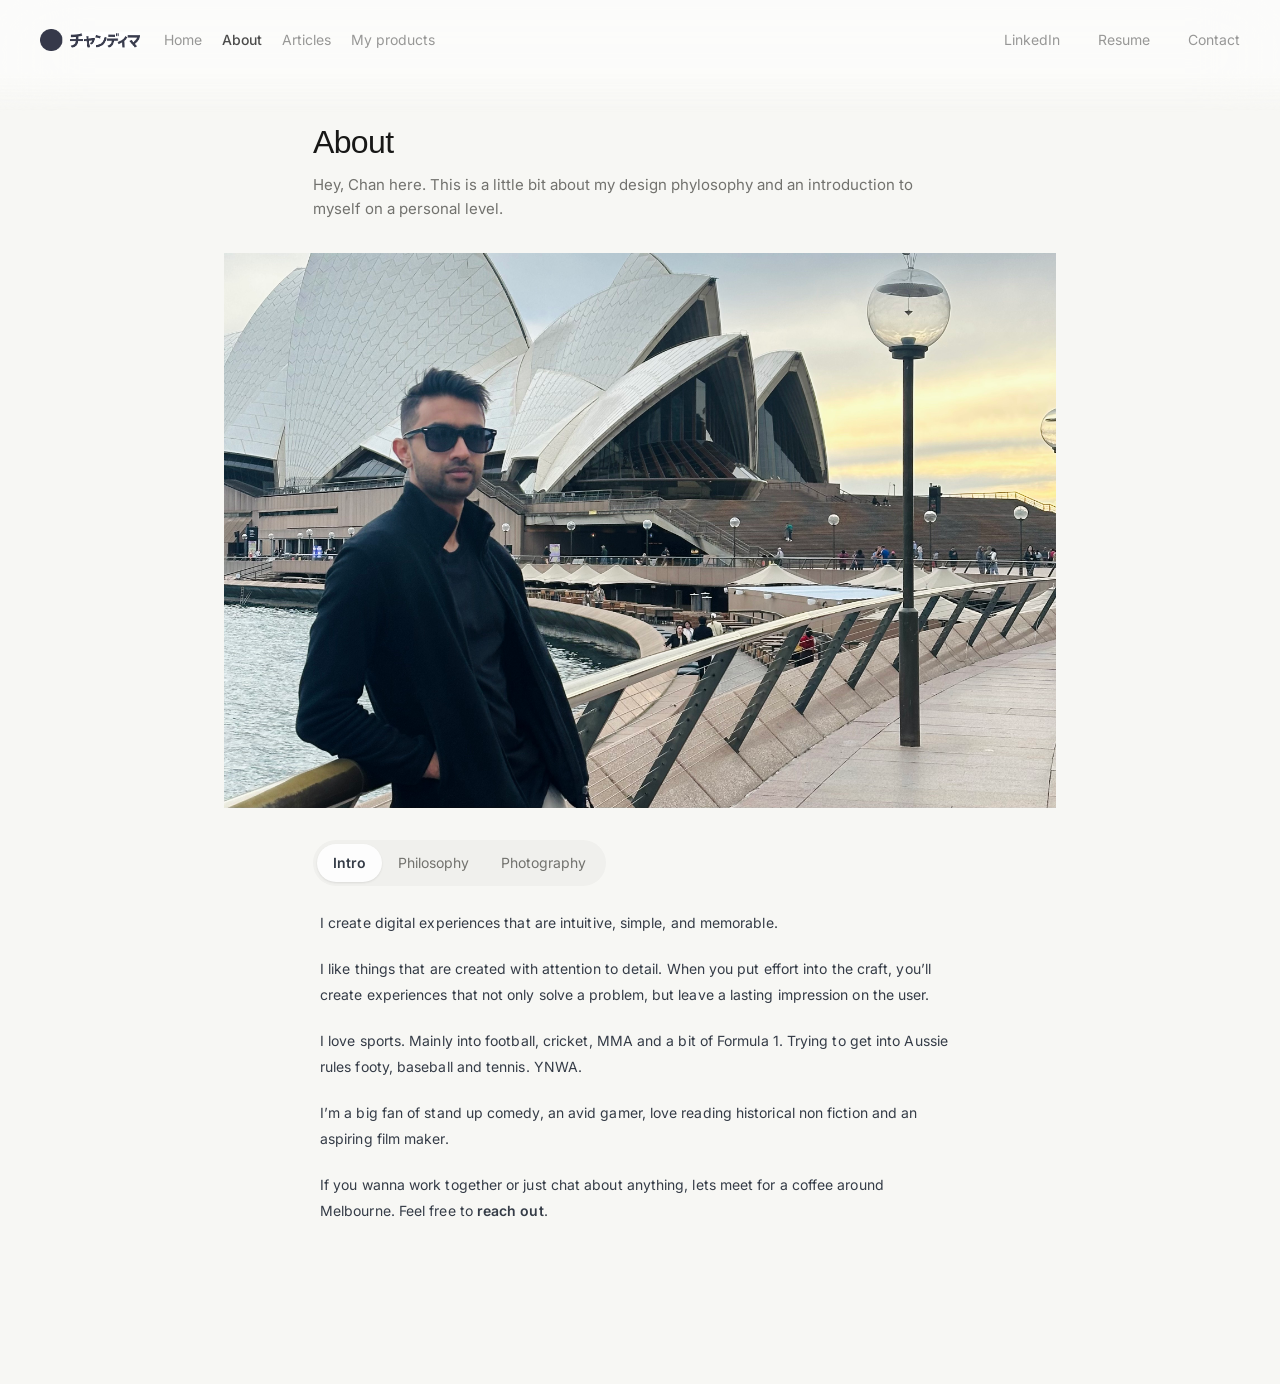
==== commit 507b15b7: "about tabs adjust" ====
--- a/about.html
+++ b/about.html
@@ -198,9 +198,7 @@
                 <button type="button" class="about-modal-nav-item">
                   Photography
                 </button>
-                <button type="button" class="about-modal-nav-item">
-                  Movie log
-                </button>
+
               </nav>
               <div class="about-modal-body-stack">
                 <div
@@ -304,9 +302,6 @@
                   </div>
                 </div>
 
-                <div class="about-body about-modal-body" data-tab="movie-log">
-                  <p>I'm working on this, stay tuned.</p>
-                </div>
               </div>
             </div>
           </div>
--- a/styles.css
+++ b/styles.css
@@ -616,7 +616,7 @@
 
 #about-modal .about-modal-nav-item {
   height: 38px;
-  padding: 0 24px;
+  padding: 0 16px;
   border-radius: 1000px;
   border: none;
   background: transparent;
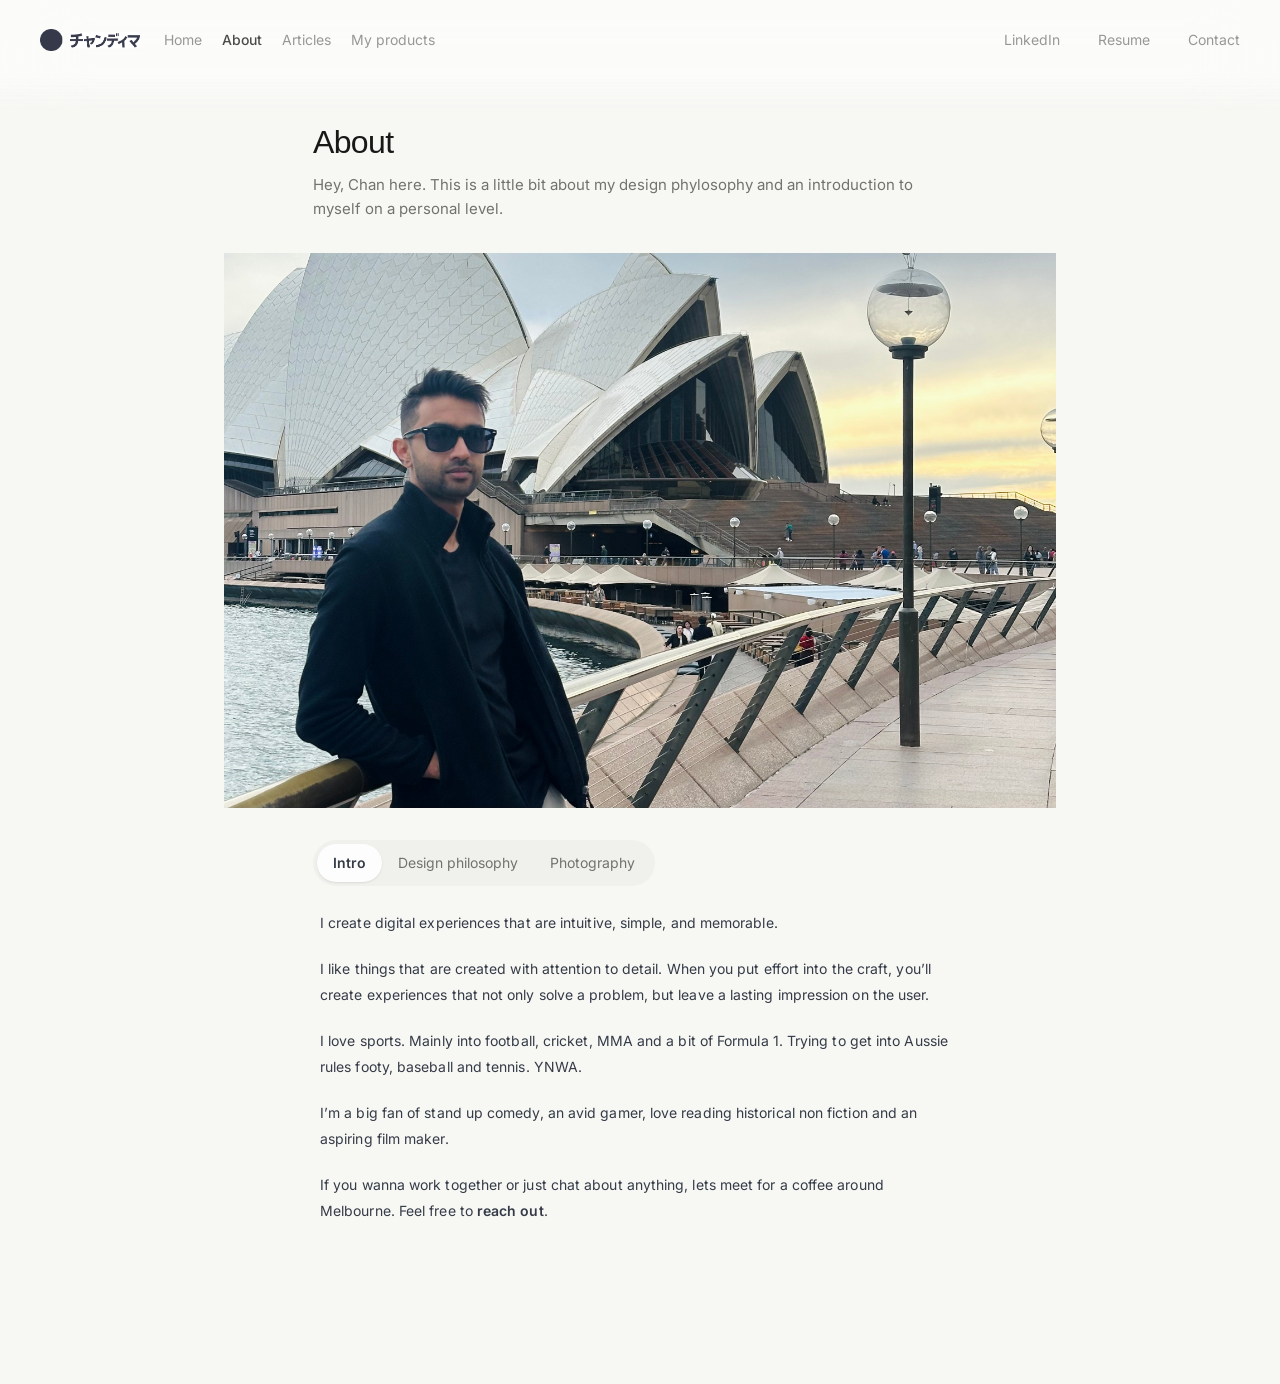
==== commit 864ae96b: "about updates" ====
--- a/about.html
+++ b/about.html
@@ -193,7 +193,7 @@
                   Intro
                 </button>
                 <button type="button" class="about-modal-nav-item">
-                  Philosophy
+                  Design philosophy
                 </button>
                 <button type="button" class="about-modal-nav-item">
                   Photography
@@ -227,7 +227,7 @@
                   <p>
                     If you wanna work together or just chat about anything,
                     lets meet for a coffee around Melbourne. Feel free to
-                    <a class="about-modal-reachout" href="mailto:chanwork94@gmail.com">reach out</a>.
+                    <a class="about-modal-reachout" href="contact.html">reach out</a>.
                   </p>
                 </div>
 
--- a/styles.css
+++ b/styles.css
@@ -176,6 +176,7 @@
 .case-study-page .case-study-header,
 .case-study-page .case-study-app-card,
 .case-study-page .case-study-text-container > .case-study-featured-image,
+.case-study-page .case-study-text-container > .case-study-note-container,
 .case-study-page .case-study-achievements,
 .case-study-page .case-study-sections,
 .case-study-page .case-study-description {
@@ -1106,7 +1107,6 @@
   color: var(--text-primary);
   font-weight: 500;
   text-decoration: none;
-  cursor: pointer;
 }
 
 /* Hero lens flare overlay - disabled (white background) */
@@ -1444,6 +1444,42 @@
   margin: 0;
 }
 
+.case-study-note-container {
+  display: flex;
+  align-items: flex-start;
+  gap: 10px;
+  width: 100%;
+  padding: 12px 16px;
+  background-color: var(--color-surface-sunken-soft);
+  border: 1px solid var(--color-surface-sunken);
+  border-radius: 10px;
+  box-sizing: border-box;
+}
+
+.case-study-note-icon {
+  width: 16px;
+  height: 16px;
+  flex-shrink: 0;
+  margin-top: 2px;
+}
+
+.case-study-note {
+  font-family:
+    'Inter',
+    -apple-system,
+    BlinkMacSystemFont,
+    'Segoe UI',
+    Roboto,
+    'Helvetica Neue',
+    Arial,
+    sans-serif;
+  font-size: 14px;
+  font-weight: 400;
+  line-height: 20px;
+  color: var(--text-subdued);
+  margin: 0;
+}
+
 .case-study-description {
   font-family:
     'Inter',
@@ -1627,14 +1663,14 @@
 .case-studies .product-logo-wrapper,
 .my-products-section .product-logo-wrapper,
 .case-study-app-card .product-logo-wrapper {
-  width: 48px !important;
-  height: 48px !important;
+  width: 44px !important;
+  height: 44px !important;
 }
 
 .case-card {
   background-color: transparent;
   border-bottom: 1px solid var(--border-regular);
-  padding: 12px 20px;
+  padding: 12px 12px;
   display: flex;
   align-items: center;
   justify-content: space-between;
@@ -1739,7 +1775,7 @@
 .product-card {
   background-color: transparent;
   border-bottom: 1px solid var(--border-regular);
-  padding: 12px 20px;
+  padding: 12px 12px;
   display: flex;
   align-items: center;
   justify-content: space-between;
@@ -1786,7 +1822,7 @@
 .product-details {
   display: flex;
   flex-direction: column;
-  gap: 4px;
+  gap: 2px;
   min-width: 0;
 }
 
@@ -2023,7 +2059,7 @@
   width: 100%;
   background-color: transparent;
   border-bottom: 1px solid var(--border-regular);
-  padding: 24px;
+  padding: 12px 12px;
 }
 
 .experience-item:last-child {
@@ -2044,16 +2080,16 @@
 }
 
 .experience-logo-wrapper {
-  width: 52px;
-  height: 52px;
-  border-radius: 13px;
+  width: 44px;
+  height: 44px;
+  border-radius: 12px;
   overflow: hidden;
   flex-shrink: 0;
 }
 
 .experience-logo {
-  width: 48px;
-  height: 48px;
+  width: 100%;
+  height: 100%;
   object-fit: cover;
 }
 
@@ -2597,7 +2633,7 @@
   }
 
   .product-card {
-    padding: 12px 20px;
+    padding: 12px 12px;
   }
 
   .product-card-content {
@@ -2610,7 +2646,7 @@
   }
 
   .product-details {
-    gap: 4px;
+    gap: 2px;
   }
 
   .product-name {
@@ -2971,75 +3007,7 @@
 
 
 
-/* ── Case Study Hover Preview (desktop only) ── */
-@media (min-width: 769px) {
-  .hover-dim-overlay {
-    position: fixed;
-    inset: 0;
-    z-index: 9000;
-    background: rgba(0, 0, 0, 0.25);
-    opacity: 0;
-    pointer-events: none;
-    transition: opacity 0.3s ease;
-  }
-
-  .hover-dim-overlay.active {
-    opacity: 1;
-  }
-
-  .case-study-hover-preview {
-    position: fixed;
-    z-index: 9002;
-    opacity: 0;
-    pointer-events: none;
-    transition:
-      opacity 0.3s ease,
-      transform 0.3s ease;
-    width: 476px;
-    max-width: 60%;
-    transform: translateX(-50%) translateY(8px);
-  }
-
-  .case-study-hover-preview.active {
-    opacity: 1;
-    transform: translateX(-50%) translateY(0);
-  }
-
-  .case-study-hover-preview img {
-    width: 100%;
-    height: auto;
-    border-radius: 16px;
-    box-shadow: 0 20px 60px rgba(0, 0, 0, 0.35);
-    display: block;
-  }
-
-  body.case-hover-active .intro-stack {
-    z-index: 9001;
-  }
-
-  body.case-hover-active .hero {
-    opacity: 0;
-    transition: opacity 0.3s ease;
-  }
-
-  body.case-hover-active .case-card {
-    transition:
-      transform 0.2s ease,
-      box-shadow 0.2s ease,
-      opacity 0.3s ease;
-  }
-
-  body.case-hover-active .case-card:not(.card-hovered) {
-    opacity: 0.25;
-  }
-
-  .case-card.card-hovered {
-    transform: translateY(-2px);
-    box-shadow:
-      0 0 0 0.5px rgba(0, 0, 0, 0.06),
-      0 4px 16px rgba(0, 0, 0, 0.08);
-  }
-}
+
 
 /* Enhanced button animations */
 
@@ -3268,7 +3236,9 @@
 
   /* About popup mobile: content below close icon, heading centered */
   #about-modal .case-study-modal-container {
-    padding-top: calc(64px + env(safe-area-inset-top, 0px)) !important;
+    padding-top: 0 !important;
+    padding-left: 0 !important;
+    padding-right: 0 !important;
   }
   #about-modal .about-modal-inner {
     gap: 48px;
@@ -3480,6 +3450,8 @@
 .case-study-page-content .case-study-achievements,
 .case-study-page-content .case-study-section-text,
 .case-study-page-content .case-study-body-heading,
+.case-study-page-content .case-study-note-container,
+.case-study-page-content .case-study-note,
 .case-study-page-content .case-study-divider,
 .case-study-page-content .case-study-description p,
 .case-study-page-content .case-study-description ul {
@@ -3577,6 +3549,8 @@
   .case-study-page-content .case-study-achievements,
   .case-study-page-content .case-study-section-text,
   .case-study-page-content .case-study-body-heading,
+  .case-study-page-content .case-study-note-container,
+  .case-study-page-content .case-study-note,
   .case-study-page-content .case-study-divider,
   .case-study-page-content .case-study-description p,
   .case-study-page-content .case-study-description ul {
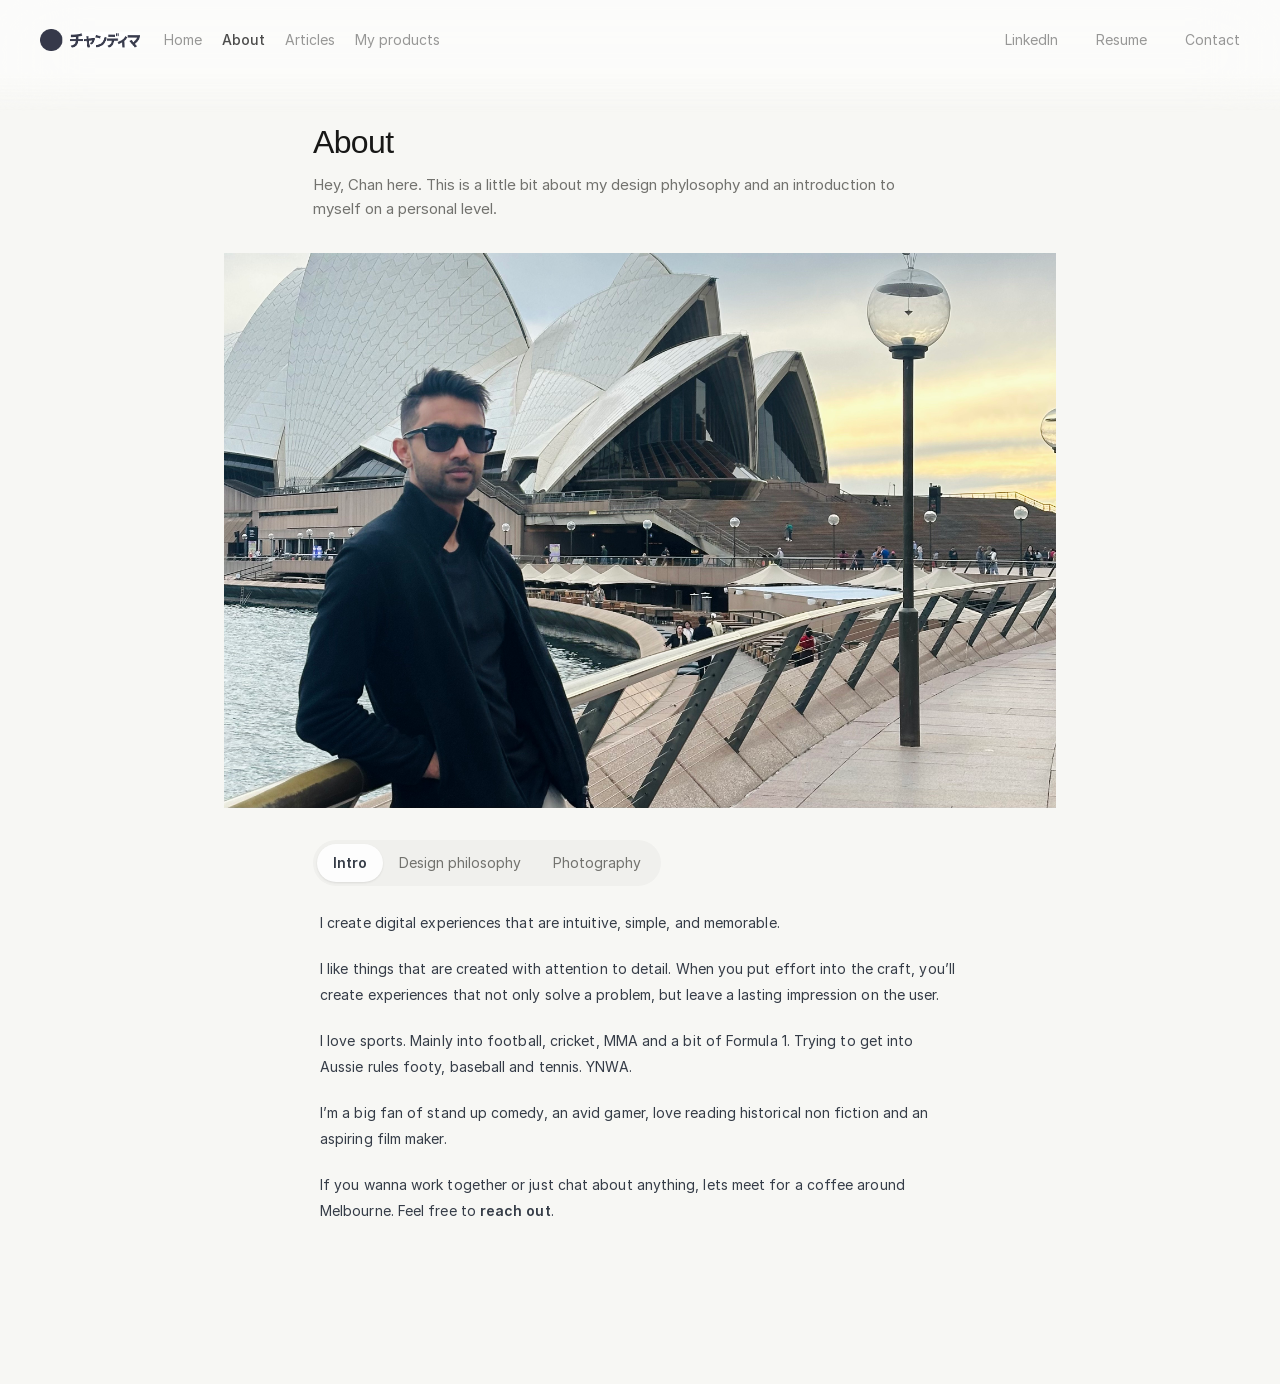
==== commit e8d961af: "inter ont update" ====
--- a/about.html
+++ b/about.html
@@ -18,10 +18,7 @@
 
     <link rel="preconnect" href="https://fonts.googleapis.com" />
     <link rel="preconnect" href="https://fonts.gstatic.com" crossorigin />
-    <link
-      href="https://fonts.googleapis.com/css2?family=Inter:opsz,wght@14..32,400..700&display=swap"
-      rel="stylesheet"
-    />
+    <link rel="stylesheet" href="fonts/inter/inter.css" />
     <link
       href="https://fonts.googleapis.com/css2?family=JetBrains+Mono:wght@400;500;600;700&display=swap"
       rel="stylesheet"
--- a/fonts/inter/inter.css
+++ b/fonts/inter/inter.css
@@ -0,0 +1,158 @@
+/*
+Font families defined by this CSS:
+  - InterVariable  variable font for modern web browsers
+  - Inter          static fonts for older web browsers (small optical size)
+  - InterDisplay   static fonts for older web browsers (large optical size)
+
+Usage example:
+  :root { font-family: Inter, sans-serif; }
+  @supports (font-variation-settings: normal) {
+    :root { font-family: InterVariable, sans-serif; }
+  }
+
+*/
+@font-face {
+  font-family: InterVariable;
+  font-style: normal;
+  font-weight: 100 900;
+  font-display: swap;
+  src: url('font-files/InterVariable.woff2') format('woff2');
+}
+@font-face {
+  font-family: InterVariable;
+  font-style: italic;
+  font-weight: 100 900;
+  font-display: swap;
+  src: url('font-files/InterVariable-Italic.woff2') format('woff2');
+}
+/* legacy name "Inter var" (Oct 2023) */
+@font-face { font-family:'Inter var'; font-style:normal; font-weight:100 900; font-display:swap; src: url('font-files/InterVariable.woff2') format('woff2'); }
+@font-face { font-family:'Inter var'; font-style:italic; font-weight:100 900; font-display:swap; src: url('font-files/InterVariable-Italic.woff2') format('woff2'); }
+/* static fonts */
+@font-face { font-family:Inter; font-style:normal; font-weight:100; font-display:swap; src:url("font-files/Inter-Thin.woff2") format("woff2"); }
+@font-face { font-family:Inter; font-style:italic; font-weight:100; font-display:swap; src:url("font-files/Inter-ThinItalic.woff2") format("woff2"); }
+@font-face { font-family:Inter; font-style:normal; font-weight:200; font-display:swap; src:url("font-files/Inter-ExtraLight.woff2") format("woff2"); }
+@font-face { font-family:Inter; font-style:italic; font-weight:200; font-display:swap; src:url("font-files/Inter-ExtraLightItalic.woff2") format("woff2"); }
+@font-face { font-family:Inter; font-style:normal; font-weight:300; font-display:swap; src:url("font-files/Inter-Light.woff2") format("woff2"); }
+@font-face { font-family:Inter; font-style:italic; font-weight:300; font-display:swap; src:url("font-files/Inter-LightItalic.woff2") format("woff2"); }
+@font-face { font-family:Inter; font-style:normal; font-weight:400; font-display:swap; src:url("font-files/Inter-Regular.woff2") format("woff2"); }
+@font-face { font-family:Inter; font-style:italic; font-weight:400; font-display:swap; src:url("font-files/Inter-Italic.woff2") format("woff2"); }
+@font-face { font-family:Inter; font-style:normal; font-weight:500; font-display:swap; src:url("font-files/Inter-Medium.woff2") format("woff2"); }
+@font-face { font-family:Inter; font-style:italic; font-weight:500; font-display:swap; src:url("font-files/Inter-MediumItalic.woff2") format("woff2"); }
+@font-face { font-family:Inter; font-style:normal; font-weight:600; font-display:swap; src:url("font-files/Inter-SemiBold.woff2") format("woff2"); }
+@font-face { font-family:Inter; font-style:italic; font-weight:600; font-display:swap; src:url("font-files/Inter-SemiBoldItalic.woff2") format("woff2"); }
+@font-face { font-family:Inter; font-style:normal; font-weight:700; font-display:swap; src:url("font-files/Inter-Bold.woff2") format("woff2"); }
+@font-face { font-family:Inter; font-style:italic; font-weight:700; font-display:swap; src:url("font-files/Inter-BoldItalic.woff2") format("woff2"); }
+@font-face { font-family:Inter; font-style:normal; font-weight:800; font-display:swap; src:url("font-files/Inter-ExtraBold.woff2") format("woff2"); }
+@font-face { font-family:Inter; font-style:italic; font-weight:800; font-display:swap; src:url("font-files/Inter-ExtraBoldItalic.woff2") format("woff2"); }
+@font-face { font-family:Inter; font-style:normal; font-weight:900; font-display:swap; src:url("font-files/Inter-Black.woff2") format("woff2"); }
+@font-face { font-family:Inter; font-style:italic; font-weight:900; font-display:swap; src:url("font-files/Inter-BlackItalic.woff2") format("woff2"); }
+@font-face { font-family:InterDisplay; font-style:normal; font-weight:100; font-display:swap; src:url("font-files/InterDisplay-Thin.woff2") format("woff2"); }
+@font-face { font-family:InterDisplay; font-style:italic; font-weight:100; font-display:swap; src:url("font-files/InterDisplay-ThinItalic.woff2") format("woff2"); }
+@font-face { font-family:InterDisplay; font-style:normal; font-weight:200; font-display:swap; src:url("font-files/InterDisplay-ExtraLight.woff2") format("woff2"); }
+@font-face { font-family:InterDisplay; font-style:italic; font-weight:200; font-display:swap; src:url("font-files/InterDisplay-ExtraLightItalic.woff2") format("woff2"); }
+@font-face { font-family:InterDisplay; font-style:normal; font-weight:300; font-display:swap; src:url("font-files/InterDisplay-Light.woff2") format("woff2"); }
+@font-face { font-family:InterDisplay; font-style:italic; font-weight:300; font-display:swap; src:url("font-files/InterDisplay-LightItalic.woff2") format("woff2"); }
+@font-face { font-family:InterDisplay; font-style:normal; font-weight:400; font-display:swap; src:url("font-files/InterDisplay-Regular.woff2") format("woff2"); }
+@font-face { font-family:InterDisplay; font-style:italic; font-weight:400; font-display:swap; src:url("font-files/InterDisplay-Italic.woff2") format("woff2"); }
+@font-face { font-family:InterDisplay; font-style:normal; font-weight:500; font-display:swap; src:url("font-files/InterDisplay-Medium.woff2") format("woff2"); }
+@font-face { font-family:InterDisplay; font-style:italic; font-weight:500; font-display:swap; src:url("font-files/InterDisplay-MediumItalic.woff2") format("woff2"); }
+@font-face { font-family:InterDisplay; font-style:normal; font-weight:600; font-display:swap; src:url("font-files/InterDisplay-SemiBold.woff2") format("woff2"); }
+@font-face { font-family:InterDisplay; font-style:italic; font-weight:600; font-display:swap; src:url("font-files/InterDisplay-SemiBoldItalic.woff2") format("woff2"); }
+@font-face { font-family:InterDisplay; font-style:normal; font-weight:700; font-display:swap; src:url("font-files/InterDisplay-Bold.woff2") format("woff2"); }
+@font-face { font-family:InterDisplay; font-style:italic; font-weight:700; font-display:swap; src:url("font-files/InterDisplay-BoldItalic.woff2") format("woff2"); }
+@font-face { font-family:InterDisplay; font-style:normal; font-weight:800; font-display:swap; src:url("font-files/InterDisplay-ExtraBold.woff2") format("woff2"); }
+@font-face { font-family:InterDisplay; font-style:italic; font-weight:800; font-display:swap; src:url("font-files/InterDisplay-ExtraBoldItalic.woff2") format("woff2"); }
+@font-face { font-family:InterDisplay; font-style:normal; font-weight:900; font-display:swap; src:url("font-files/InterDisplay-Black.woff2") format("woff2"); }
+@font-face { font-family:InterDisplay; font-style:italic; font-weight:900; font-display:swap; src:url("font-files/InterDisplay-BlackItalic.woff2") format("woff2"); }
+
+@font-feature-values InterVariable {
+    @character-variant {
+        cv01: 1; cv02: 2; cv03: 3; cv04: 4; cv05: 5; cv06: 6; cv07: 7; cv08: 8;
+        cv09: 9; cv10: 10; cv11: 11; cv12: 12; cv13: 13;
+        alt-1:            1; /* Alternate one */
+        alt-3:            9; /* Flat-top three */
+        open-4:           2; /* Open four */
+        open-6:           3; /* Open six */
+        open-9:           4; /* Open nine */
+        lc-l-with-tail:   5; /* Lower-case L with tail */
+        simplified-u:     6; /* Simplified u */
+        alt-double-s:     7; /* Alternate German double s */
+        uc-i-with-serif:  8; /* Upper-case i with serif */
+        uc-g-with-spur:  10; /* Capital G with spur */
+        single-story-a:  11; /* Single-story a */
+        compact-lc-f:    12; /* Compact f */
+        compact-lc-t:    13; /* Compact t */
+    }
+    @styleset {
+        ss01: 1; ss02: 2; ss03: 3; ss04: 4; ss05: 5; ss06: 6; ss07: 7; ss08: 8;
+        open-digits: 1;                /* Open digits */
+        disambiguation: 2;             /* Disambiguation (with zero) */
+        disambiguation-except-zero: 4; /* Disambiguation (no zero) */
+        round-quotes-and-commas: 3;    /* Round quotes &amp; commas */
+        square-punctuation: 7;         /* Square punctuation */
+        square-quotes: 8;              /* Square quotes */
+        circled-characters: 5;         /* Circled characters */
+        squared-characters: 6;         /* Squared characters */
+    }
+}
+@font-feature-values Inter {
+    @character-variant {
+        cv01: 1; cv02: 2; cv03: 3; cv04: 4; cv05: 5; cv06: 6; cv07: 7; cv08: 8;
+        cv09: 9; cv10: 10; cv11: 11; cv12: 12; cv13: 13;
+        alt-1:            1; /* Alternate one */
+        alt-3:            9; /* Flat-top three */
+        open-4:           2; /* Open four */
+        open-6:           3; /* Open six */
+        open-9:           4; /* Open nine */
+        lc-l-with-tail:   5; /* Lower-case L with tail */
+        simplified-u:     6; /* Simplified u */
+        alt-double-s:     7; /* Alternate German double s */
+        uc-i-with-serif:  8; /* Upper-case i with serif */
+        uc-g-with-spur:  10; /* Capital G with spur */
+        single-story-a:  11; /* Single-story a */
+        compact-lc-f:    12; /* Compact f */
+        compact-lc-t:    13; /* Compact t */
+    }
+    @styleset {
+        ss01: 1; ss02: 2; ss03: 3; ss04: 4; ss05: 5; ss06: 6; ss07: 7; ss08: 8;
+        open-digits: 1;                /* Open digits */
+        disambiguation: 2;             /* Disambiguation (with zero) */
+        disambiguation-except-zero: 4; /* Disambiguation (no zero) */
+        round-quotes-and-commas: 3;    /* Round quotes &amp; commas */
+        square-punctuation: 7;         /* Square punctuation */
+        square-quotes: 8;              /* Square quotes */
+        circled-characters: 5;         /* Circled characters */
+        squared-characters: 6;         /* Squared characters */
+    }
+}
+@font-feature-values InterDisplay {
+    @character-variant {
+        cv01: 1; cv02: 2; cv03: 3; cv04: 4; cv05: 5; cv06: 6; cv07: 7; cv08: 8;
+        cv09: 9; cv10: 10; cv11: 11; cv12: 12; cv13: 13;
+        alt-1:            1; /* Alternate one */
+        alt-3:            9; /* Flat-top three */
+        open-4:           2; /* Open four */
+        open-6:           3; /* Open six */
+        open-9:           4; /* Open nine */
+        lc-l-with-tail:   5; /* Lower-case L with tail */
+        simplified-u:     6; /* Simplified u */
+        alt-double-s:     7; /* Alternate German double s */
+        uc-i-with-serif:  8; /* Upper-case i with serif */
+        uc-g-with-spur:  10; /* Capital G with spur */
+        single-story-a:  11; /* Single-story a */
+        compact-lc-f:    12; /* Compact f */
+        compact-lc-t:    13; /* Compact t */
+    }
+    @styleset {
+        ss01: 1; ss02: 2; ss03: 3; ss04: 4; ss05: 5; ss06: 6; ss07: 7; ss08: 8;
+        open-digits: 1;                /* Open digits */
+        disambiguation: 2;             /* Disambiguation (with zero) */
+        disambiguation-except-zero: 4; /* Disambiguation (no zero) */
+        round-quotes-and-commas: 3;    /* Round quotes &amp; commas */
+        square-punctuation: 7;         /* Square punctuation */
+        square-quotes: 8;              /* Square quotes */
+        circled-characters: 5;         /* Circled characters */
+        squared-characters: 6;         /* Squared characters */
+    }
+}
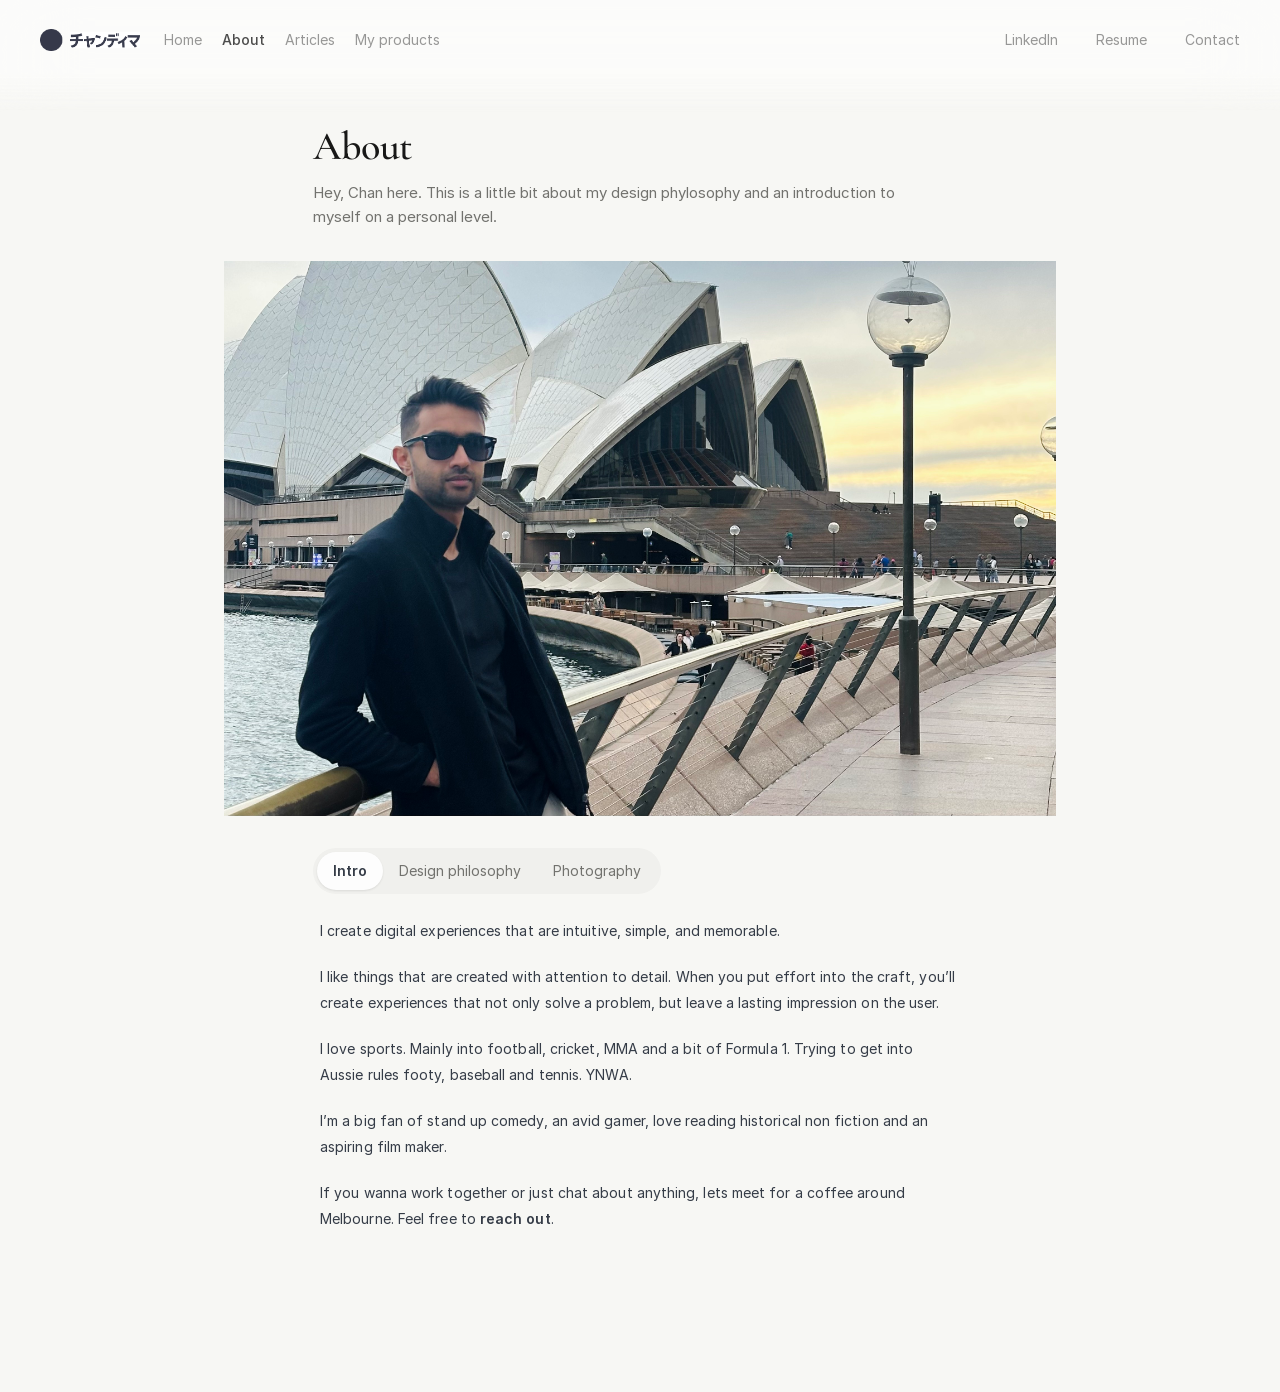
==== commit adaa0853: "title updates" ====
--- a/about.html
+++ b/about.html
@@ -19,6 +19,7 @@
     <link rel="preconnect" href="https://fonts.googleapis.com" />
     <link rel="preconnect" href="https://fonts.gstatic.com" crossorigin />
     <link rel="stylesheet" href="fonts/inter/inter.css" />
+    <link rel="stylesheet" href="fonts/cormorant_garamond/cormorant_garamond.css" />
     <link
       href="https://fonts.googleapis.com/css2?family=JetBrains+Mono:wght@400;500;600;700&display=swap"
       rel="stylesheet"
--- a/fonts/cormorant_garamond/cormorant_garamond.css
+++ b/fonts/cormorant_garamond/cormorant_garamond.css
@@ -0,0 +1,14 @@
+@font-face {
+  font-family: 'Cormorant Garamond';
+  font-style: normal;
+  font-weight: 300 700;
+  font-display: swap;
+  src: url('CormorantGaramond-Variable.ttf') format('truetype');
+}
+@font-face {
+  font-family: 'Cormorant Garamond';
+  font-style: italic;
+  font-weight: 300 700;
+  font-display: swap;
+  src: url('CormorantGaramond-Italic-Variable.ttf') format('truetype');
+}
--- a/styles.css
+++ b/styles.css
@@ -520,19 +520,10 @@
 }
 
 #about-modal .about-hero-title {
-  font-family:
-    'Inter Display',
-    -apple-system,
-    BlinkMacSystemFont,
-    'Segoe UI',
-    Roboto,
-    'Helvetica Neue',
-    Arial,
-    sans-serif;
-  font-size: 32px;
-  line-height: 38px;
-  font-weight: 500;
-  letter-spacing: -0.02em;
+  font-size: 40px;
+  line-height: 1.15;
+  font-weight: 550;
+  letter-spacing: -0.5px;
   color: var(--text-primary);
   margin: 0;
 }
@@ -1053,21 +1044,18 @@
 }
 
 .hero-title {
-  font-size: 32px;
-  line-height: 38px;
-  font-weight: 500;
-  letter-spacing: -0.02em;
+  font-family:
+    'Cormorant Garamond',
+    Georgia,
+    'Times New Roman',
+    serif;
+  font-size: 40px;
+  font-weight: 550;
+  line-height: 1.15;
+  letter-spacing: -0.5px;
+  font-style: normal;
   color: var(--text-primary);
   margin: 0;
-  font-family:
-    'Inter Display',
-    -apple-system,
-    BlinkMacSystemFont,
-    'Segoe UI',
-    Roboto,
-    'Helvetica Neue',
-    Arial,
-    sans-serif;
 }
 
 /* Force precise two-line layout for hero title on desktop */
@@ -1196,19 +1184,16 @@
 
 .case-study-title {
   font-family:
-    'Inter Display',
-    -apple-system,
-    BlinkMacSystemFont,
-    'Segoe UI',
-    Roboto,
-    'Helvetica Neue',
-    Arial,
-    sans-serif;
-  font-size: 32px;
-  font-weight: 500;
-  line-height: 40px;
-  letter-spacing: -0.28px;
-  font-variation-settings: 'opsz' 32;
+    'Cormorant Garamond',
+    Georgia,
+    'Times New Roman',
+    serif;
+  font-size: 40px;
+  font-weight: 550;
+  line-height: 1.15;
+  letter-spacing: -0.5px;
+  font-style: normal;
+  max-width: 576px;
   color: var(--text-muted);
   margin: 0;
 }
@@ -2716,8 +2701,8 @@
 
   .hero-title {
     font-size: 28px;
-    line-height: 36px;
-    letter-spacing: -0.02em;
+    line-height: 1.15;
+    letter-spacing: -0.5px;
   }
 
   /* Allow wrapping on smaller screens */
@@ -3245,8 +3230,8 @@
   }
   #about-modal .about-hero-title {
     font-size: 28px;
-    line-height: 36px;
-    letter-spacing: -0.02em;
+    line-height: 1.15;
+    letter-spacing: -0.5px;
     text-align: left;
   }
   #about-modal .about-modal-right {
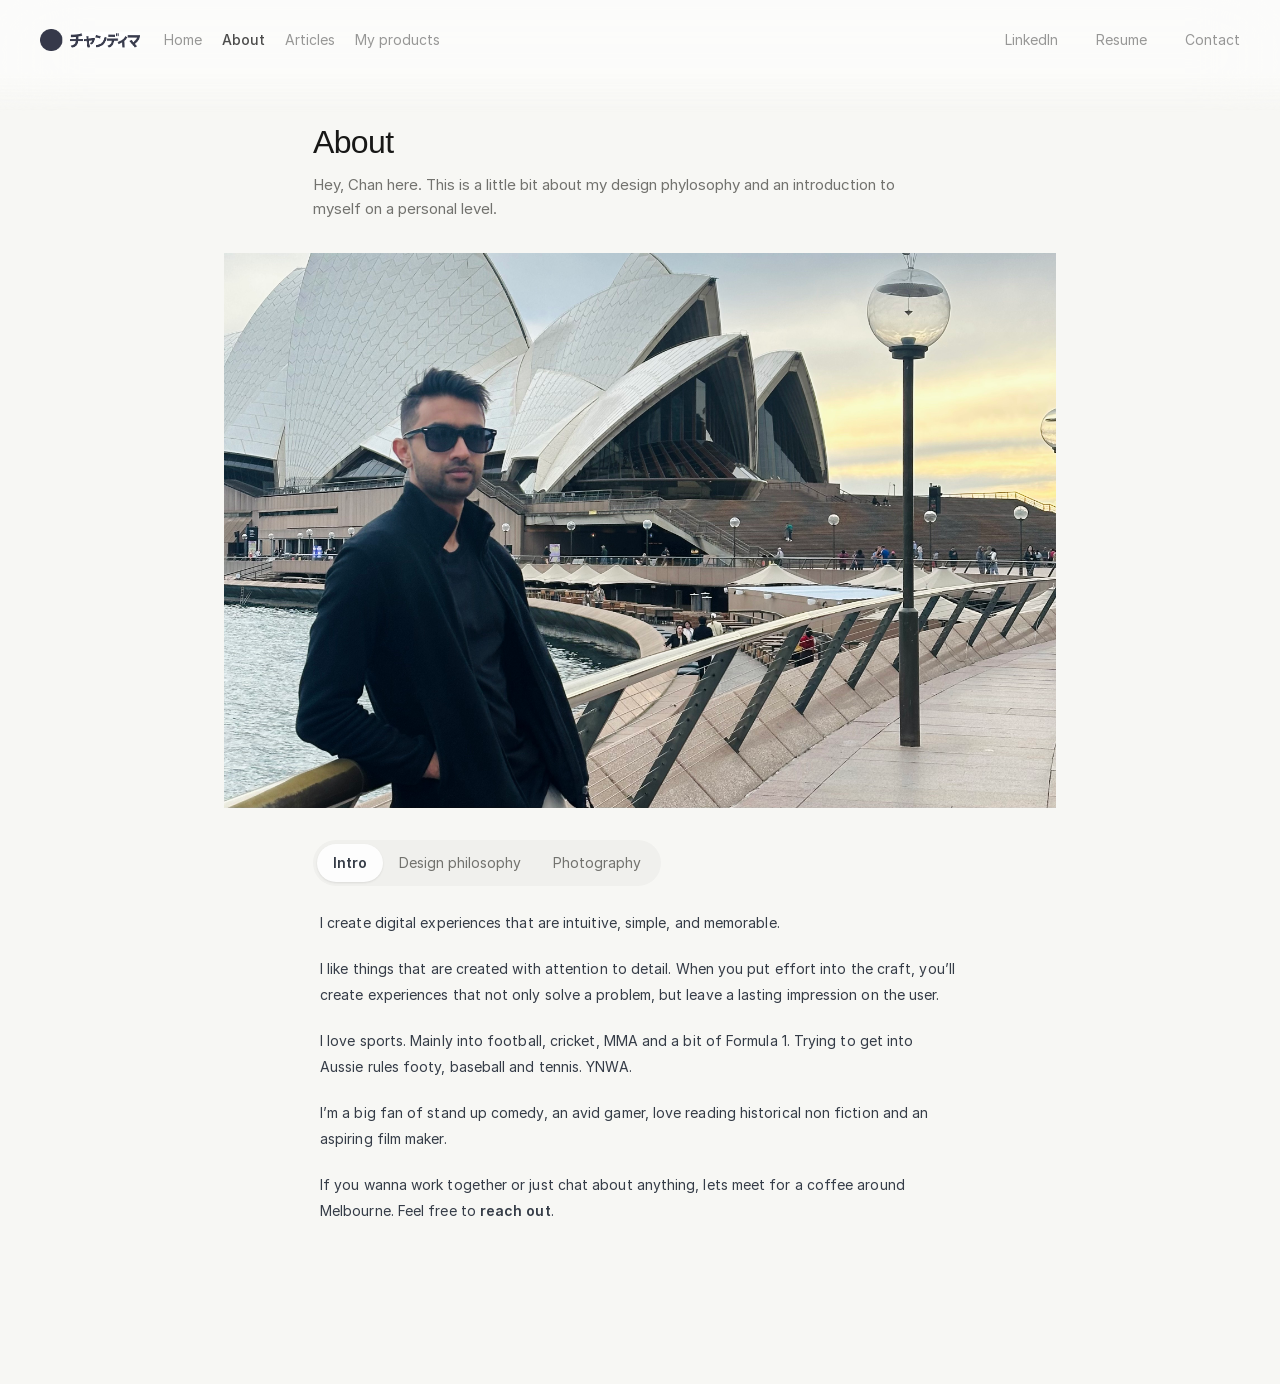
==== commit 1980159e: "font back to interdisplay heading" ====
--- a/styles.css
+++ b/styles.css
@@ -520,10 +520,19 @@
 }
 
 #about-modal .about-hero-title {
-  font-size: 40px;
-  line-height: 1.15;
-  font-weight: 550;
-  letter-spacing: -0.5px;
+  font-family:
+    'Inter Display',
+    -apple-system,
+    BlinkMacSystemFont,
+    'Segoe UI',
+    Roboto,
+    'Helvetica Neue',
+    Arial,
+    sans-serif;
+  font-size: 32px;
+  line-height: 38px;
+  font-weight: 500;
+  letter-spacing: -0.02em;
   color: var(--text-primary);
   margin: 0;
 }
@@ -1044,18 +1053,21 @@
 }
 
 .hero-title {
-  font-family:
-    'Cormorant Garamond',
-    Georgia,
-    'Times New Roman',
-    serif;
-  font-size: 40px;
-  font-weight: 550;
-  line-height: 1.15;
-  letter-spacing: -0.5px;
-  font-style: normal;
+  font-size: 32px;
+  line-height: 38px;
+  font-weight: 500;
+  letter-spacing: -0.02em;
   color: var(--text-primary);
   margin: 0;
+  font-family:
+    'Inter Display',
+    -apple-system,
+    BlinkMacSystemFont,
+    'Segoe UI',
+    Roboto,
+    'Helvetica Neue',
+    Arial,
+    sans-serif;
 }
 
 /* Force precise two-line layout for hero title on desktop */
@@ -1184,16 +1196,19 @@
 
 .case-study-title {
   font-family:
-    'Cormorant Garamond',
-    Georgia,
-    'Times New Roman',
-    serif;
-  font-size: 40px;
-  font-weight: 550;
-  line-height: 1.15;
-  letter-spacing: -0.5px;
-  font-style: normal;
-  max-width: 576px;
+    'Inter Display',
+    -apple-system,
+    BlinkMacSystemFont,
+    'Segoe UI',
+    Roboto,
+    'Helvetica Neue',
+    Arial,
+    sans-serif;
+  font-size: 32px;
+  font-weight: 500;
+  line-height: 40px;
+  letter-spacing: -0.28px;
+  font-variation-settings: 'opsz' 32;
   color: var(--text-muted);
   margin: 0;
 }
@@ -2701,8 +2716,8 @@
 
   .hero-title {
     font-size: 28px;
-    line-height: 1.15;
-    letter-spacing: -0.5px;
+    line-height: 36px;
+    letter-spacing: -0.02em;
   }
 
   /* Allow wrapping on smaller screens */
@@ -3230,8 +3245,8 @@
   }
   #about-modal .about-hero-title {
     font-size: 28px;
-    line-height: 1.15;
-    letter-spacing: -0.5px;
+    line-height: 36px;
+    letter-spacing: -0.02em;
     text-align: left;
   }
   #about-modal .about-modal-right {
@@ -3585,3 +3600,31 @@
   padding-bottom: 20px;
 }
 
+/* Article page date */
+.article-date {
+  font-family:
+    'Inter',
+    -apple-system,
+    BlinkMacSystemFont,
+    'Segoe UI',
+    Roboto,
+    'Helvetica Neue',
+    Arial,
+    sans-serif;
+  font-size: 14px;
+  font-weight: 400;
+  line-height: 20px;
+  color: rgba(0, 0, 0, 0.4);
+  display: block;
+  margin: 0;
+}
+
+/* Article page: align header with body content */
+.article-page .case-study-header {
+  max-width: 640px;
+}
+
+.article-page .case-study-title {
+  max-width: 640px;
+}
+
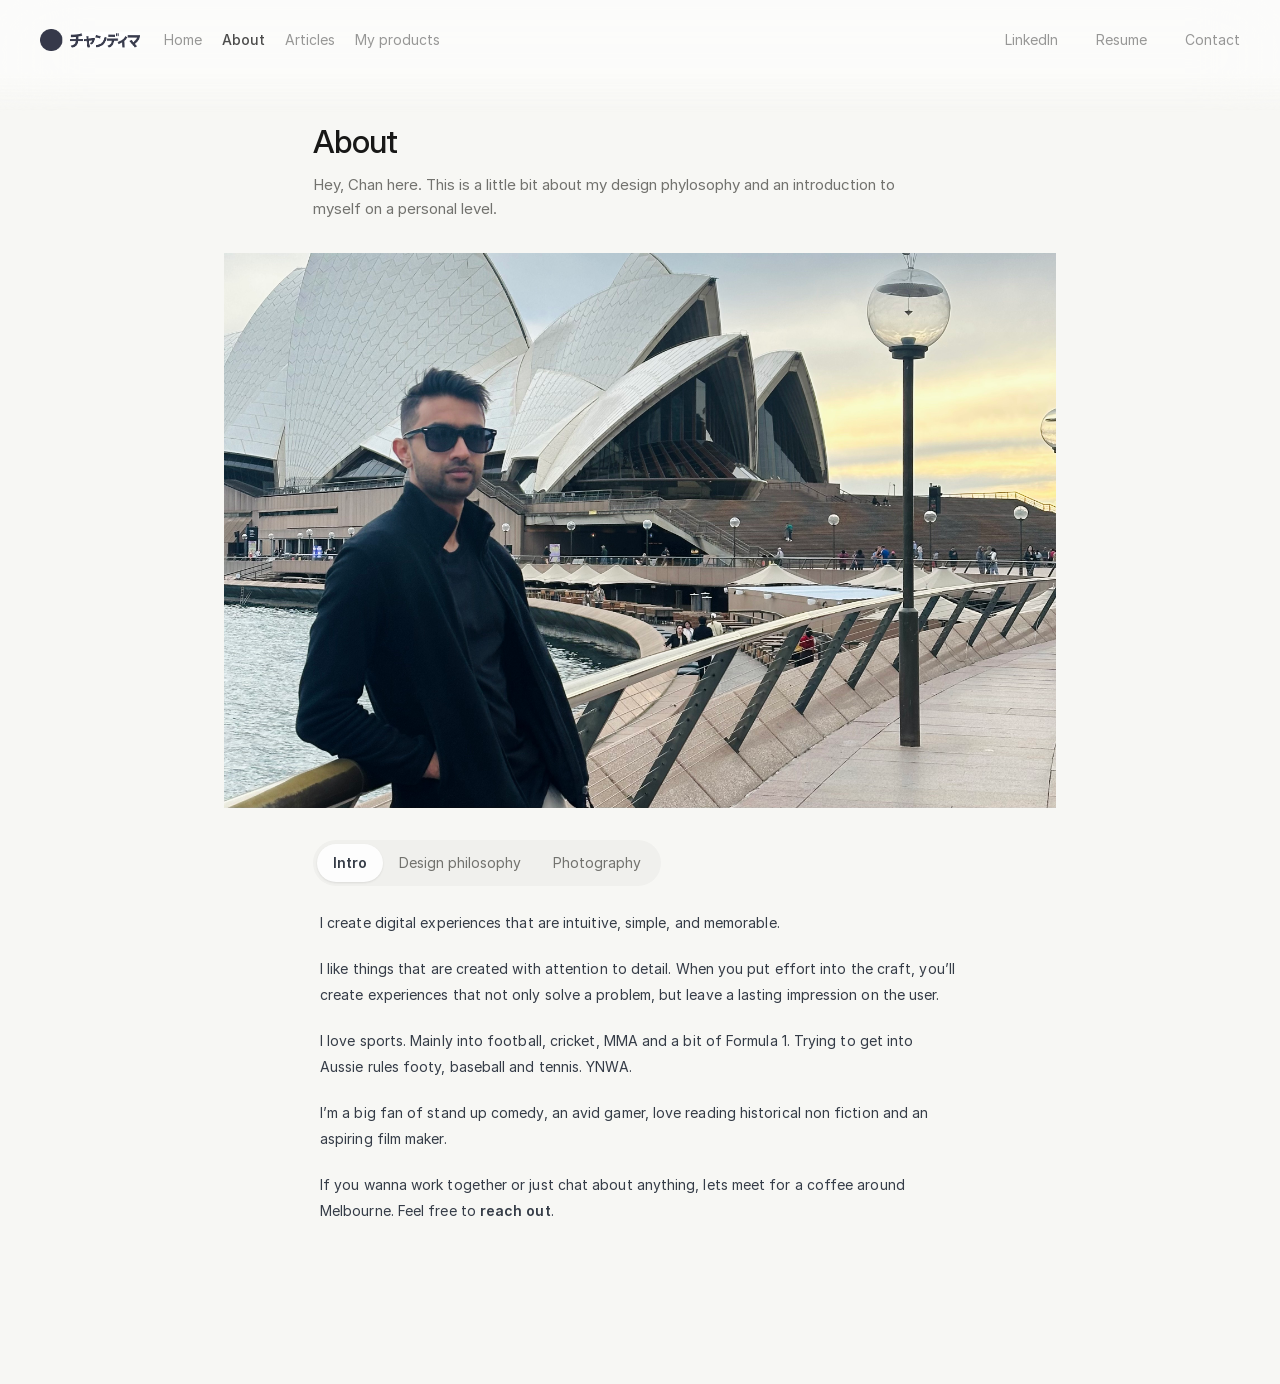
==== commit 086c452a: "font fix" ====
--- a/about.html
+++ b/about.html
@@ -16,14 +16,7 @@
     <link rel="apple-touch-icon" sizes="180x180" href="assets/favicon/apple-touch-icon.png" />
     <link rel="manifest" href="assets/favicon/site.webmanifest" />
 
-    <link rel="preconnect" href="https://fonts.googleapis.com" />
-    <link rel="preconnect" href="https://fonts.gstatic.com" crossorigin />
     <link rel="stylesheet" href="fonts/inter/inter.css" />
-    <link rel="stylesheet" href="fonts/cormorant_garamond/cormorant_garamond.css" />
-    <link
-      href="https://fonts.googleapis.com/css2?family=JetBrains+Mono:wght@400;500;600;700&display=swap"
-      rel="stylesheet"
-    />
     <link rel="stylesheet" href="styles.css" />
 
     <!-- Open Graph -->
--- a/styles.css
+++ b/styles.css
@@ -521,7 +521,7 @@
 
 #about-modal .about-hero-title {
   font-family:
-    'Inter Display',
+    'InterDisplay',
     -apple-system,
     BlinkMacSystemFont,
     'Segoe UI',
@@ -1060,7 +1060,7 @@
   color: var(--text-primary);
   margin: 0;
   font-family:
-    'Inter Display',
+    'InterDisplay',
     -apple-system,
     BlinkMacSystemFont,
     'Segoe UI',
@@ -1196,7 +1196,7 @@
 
 .case-study-title {
   font-family:
-    'Inter Display',
+    'InterDisplay',
     -apple-system,
     BlinkMacSystemFont,
     'Segoe UI',
@@ -2474,7 +2474,7 @@
   gap: 24px;
 }
 .footer-thankyou {
-  font-family: 'JetBrains Mono', monospace;
+  font-family: 'Inter', sans-serif;
   font-size: 14px;
   color: var(--text-normal);
   text-transform: uppercase;
@@ -2483,7 +2483,7 @@
   font-weight: 400;
 }
 .footer-credit {
-  font-family: 'JetBrains Mono', monospace;
+  font-family: 'Inter', sans-serif;
   font-size: 14px;
   color: var(--text-normal);
   text-transform: uppercase;
@@ -2500,7 +2500,7 @@
   align-items: center;
 }
 .footer-link {
-  font-family: 'JetBrains Mono', monospace;
+  font-family: 'Inter', sans-serif;
   font-size: 14px;
   color: var(--text-normal);
   text-transform: uppercase;
@@ -2513,7 +2513,7 @@
   color: var(--text-muted);
 }
 .footer-copyright {
-  font-family: 'JetBrains Mono', monospace;
+  font-family: 'Inter', sans-serif;
   font-size: 14px;
   color: var(--text-normal);
   text-transform: uppercase;
